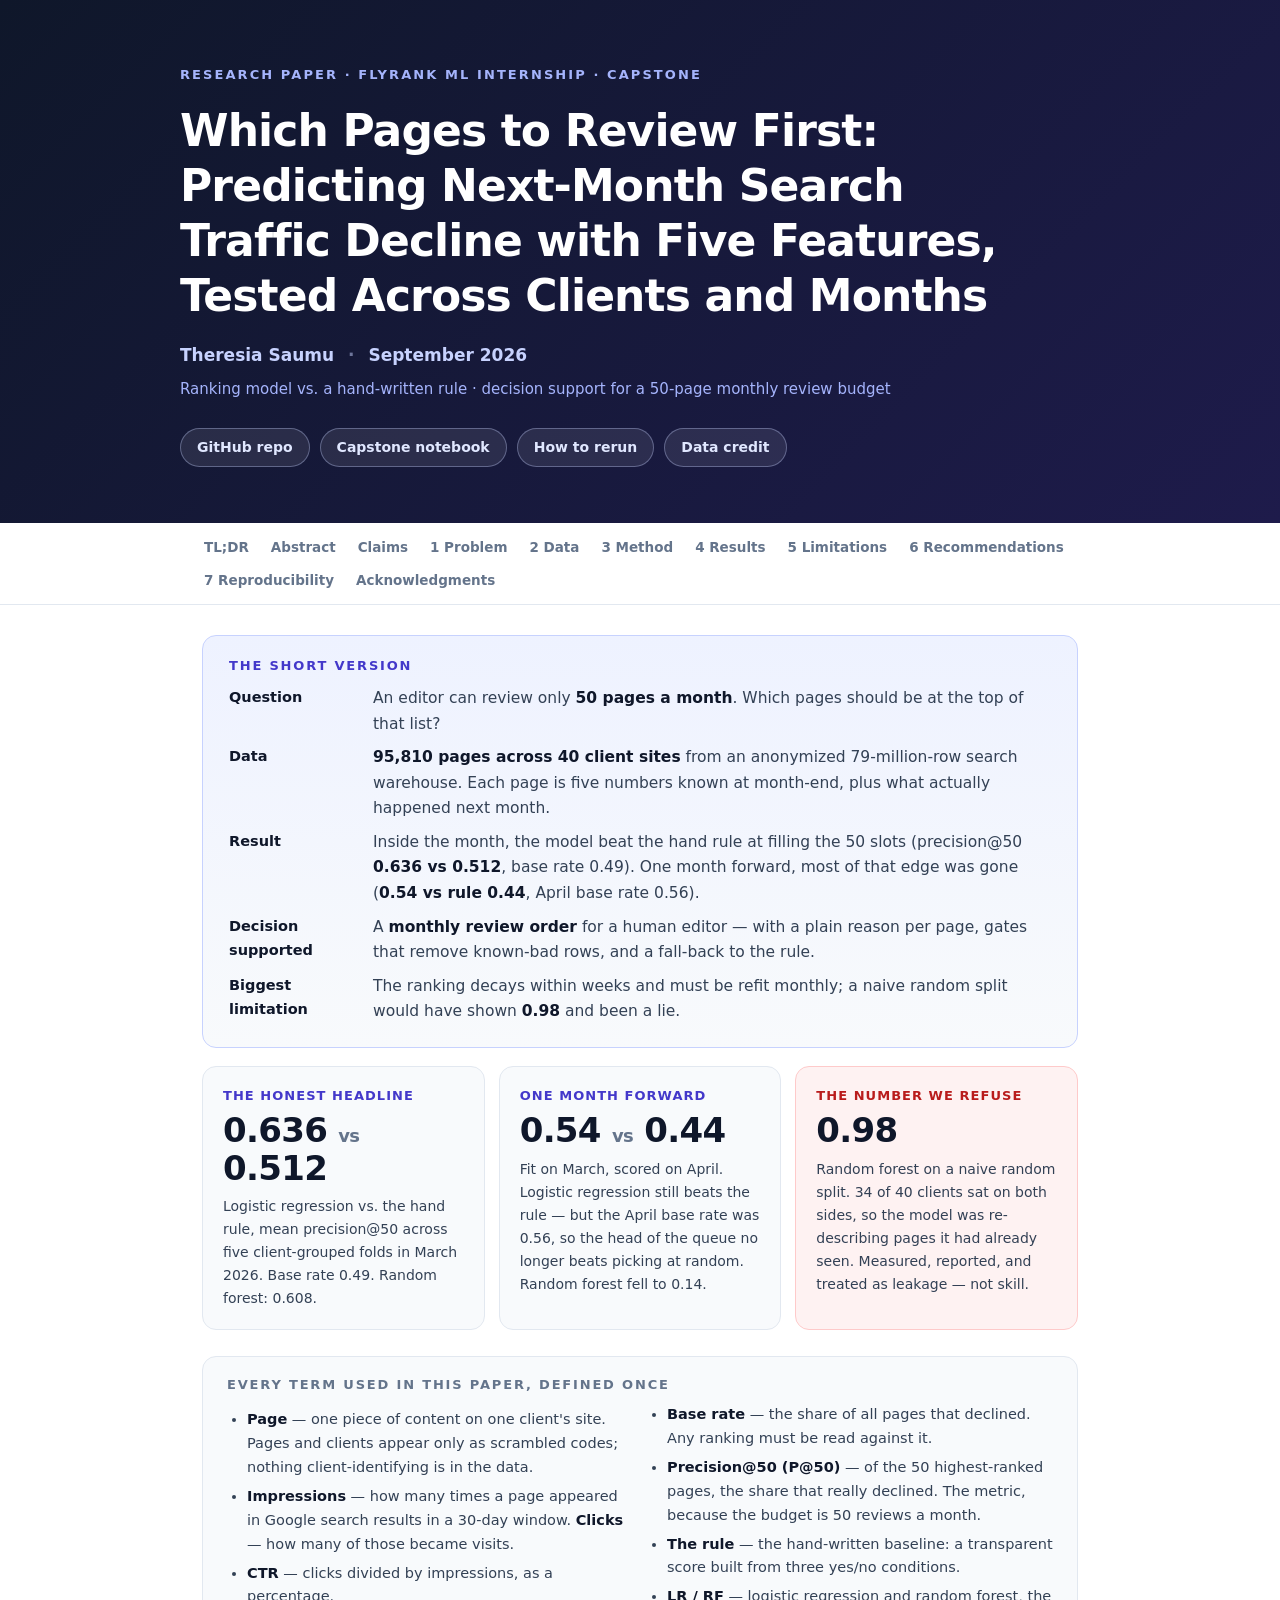
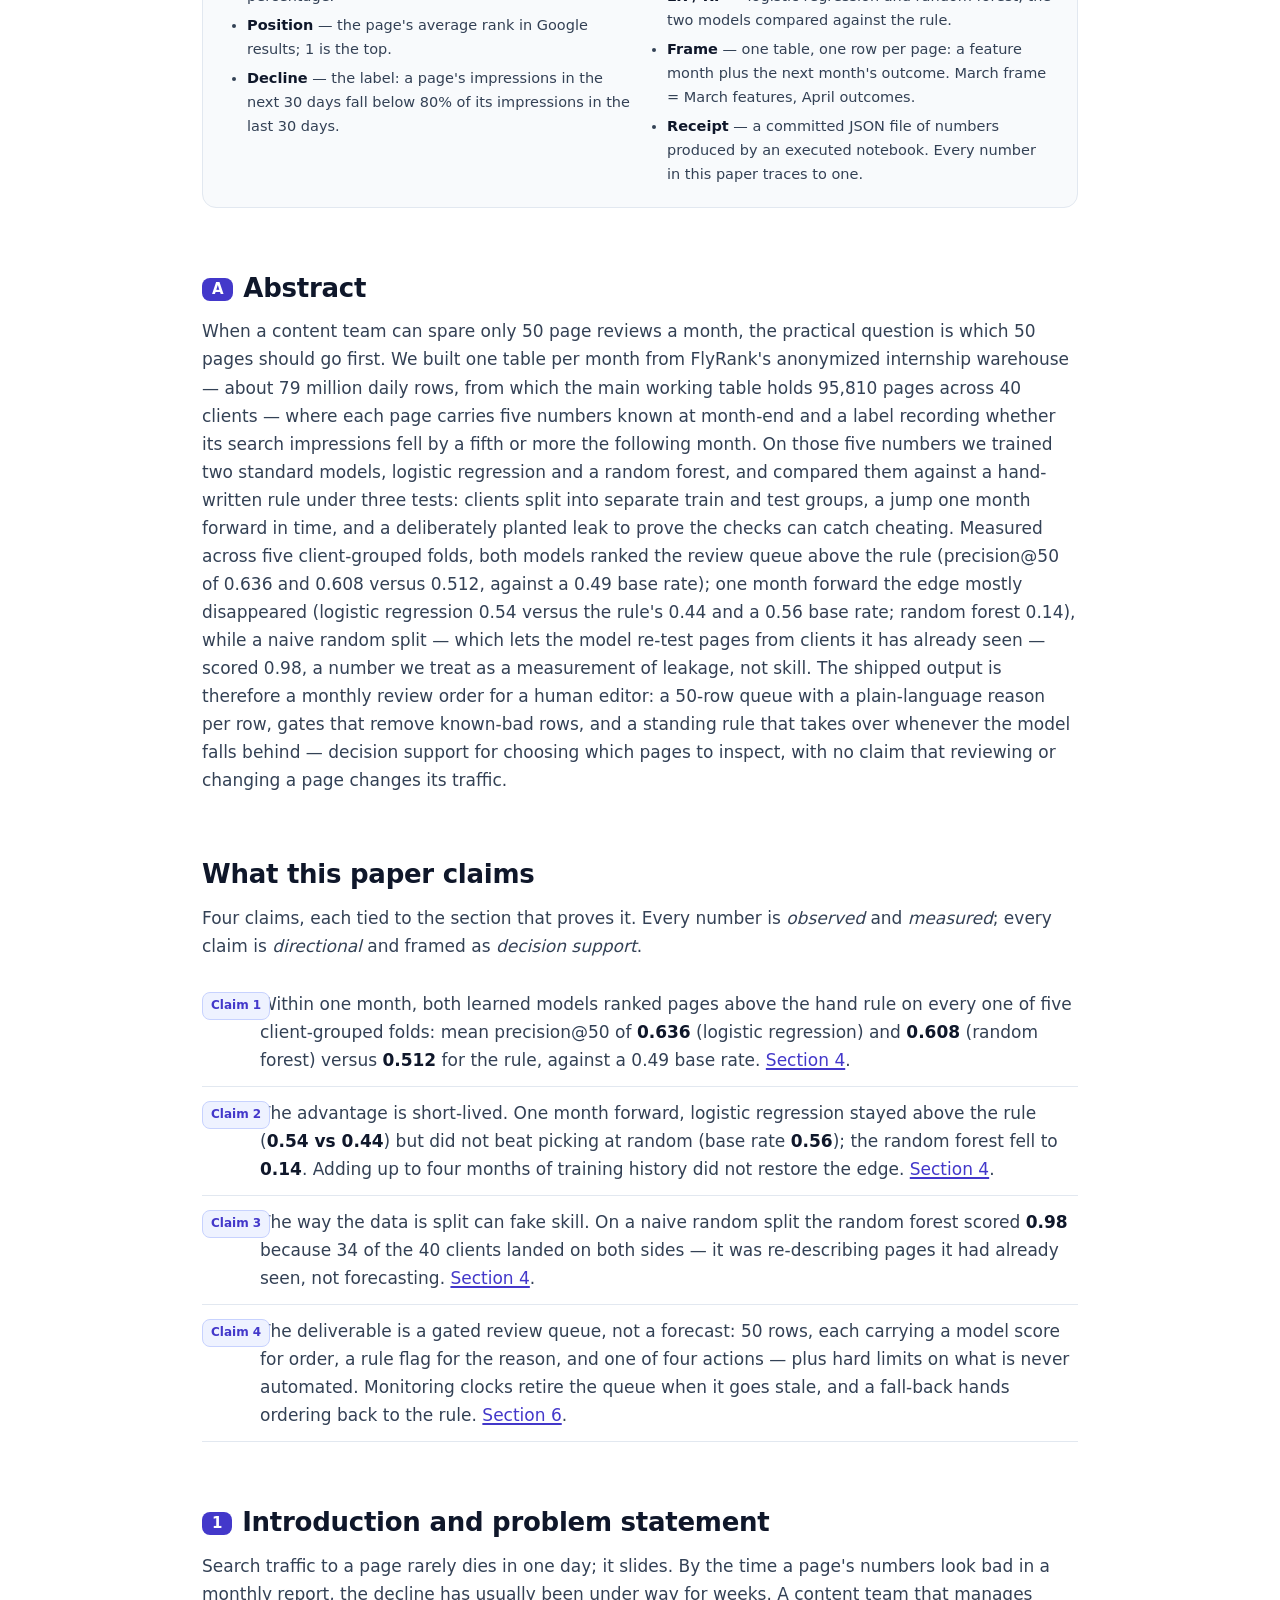
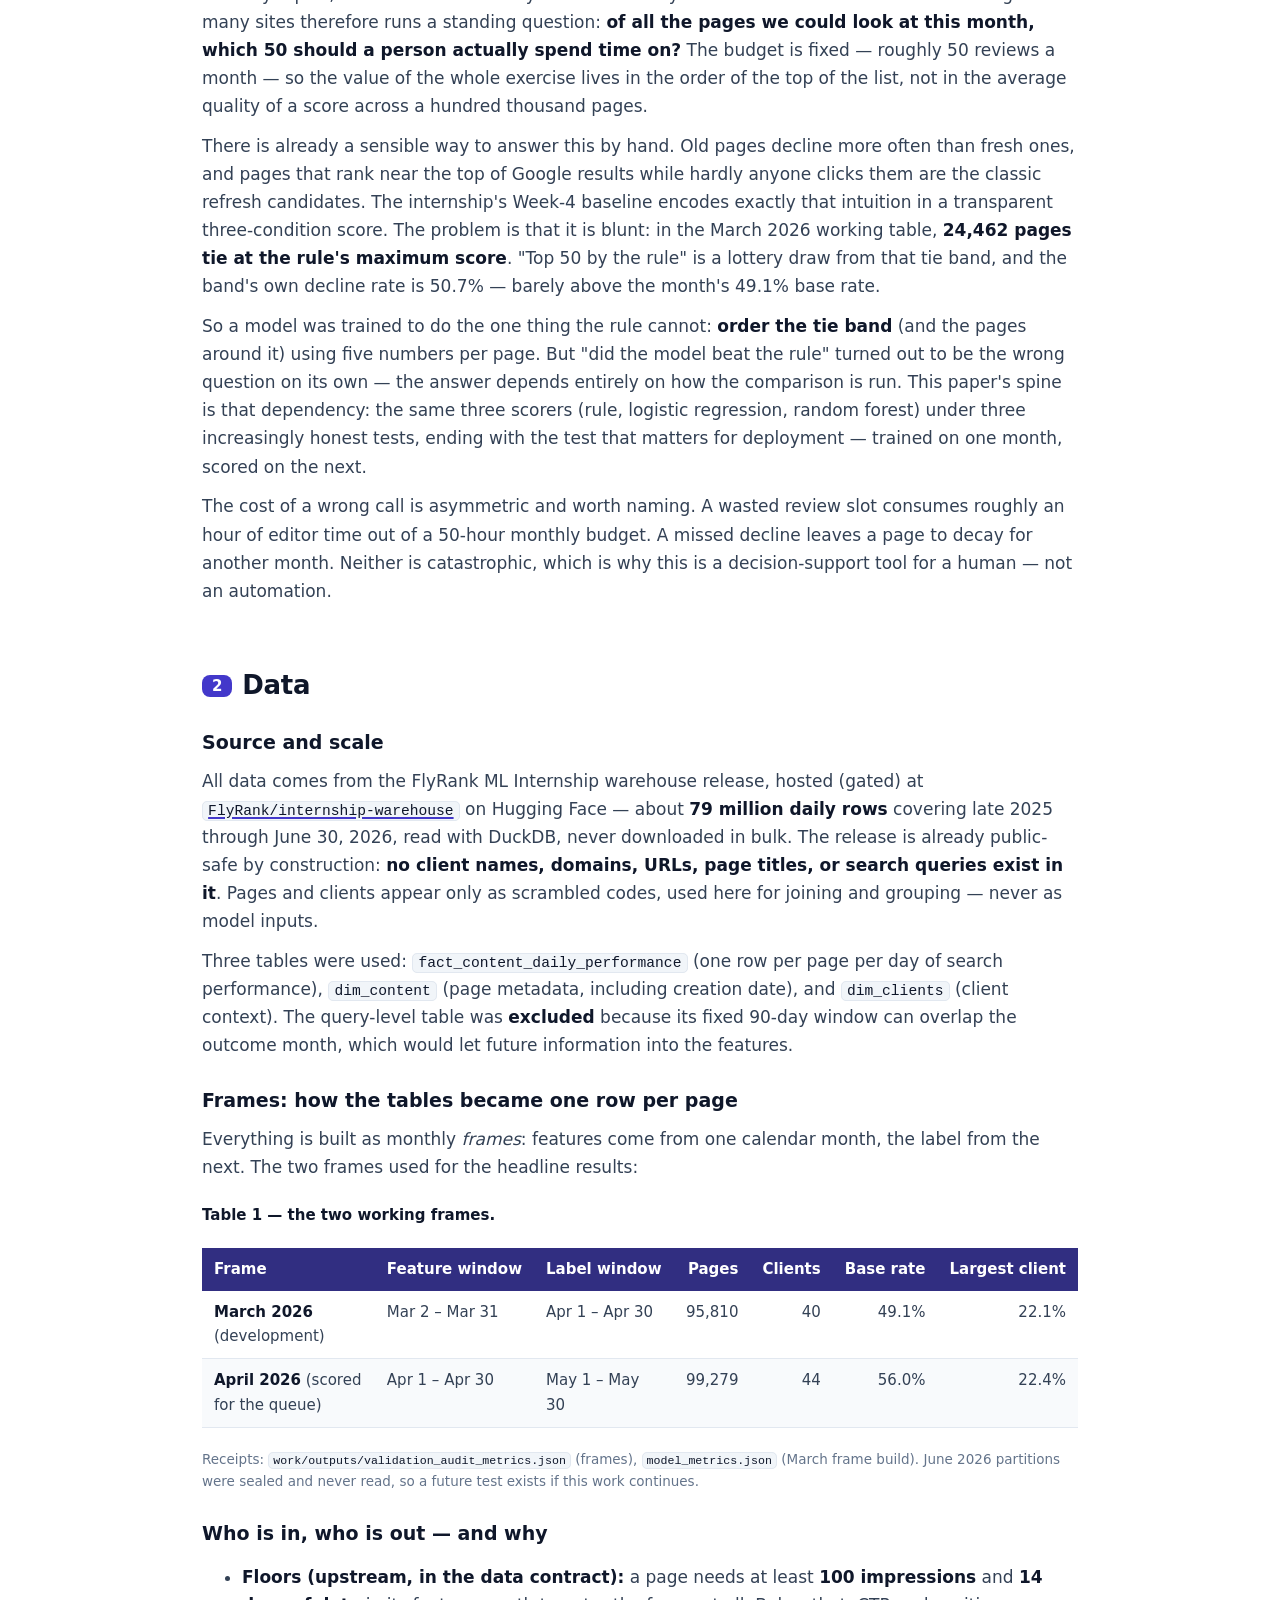
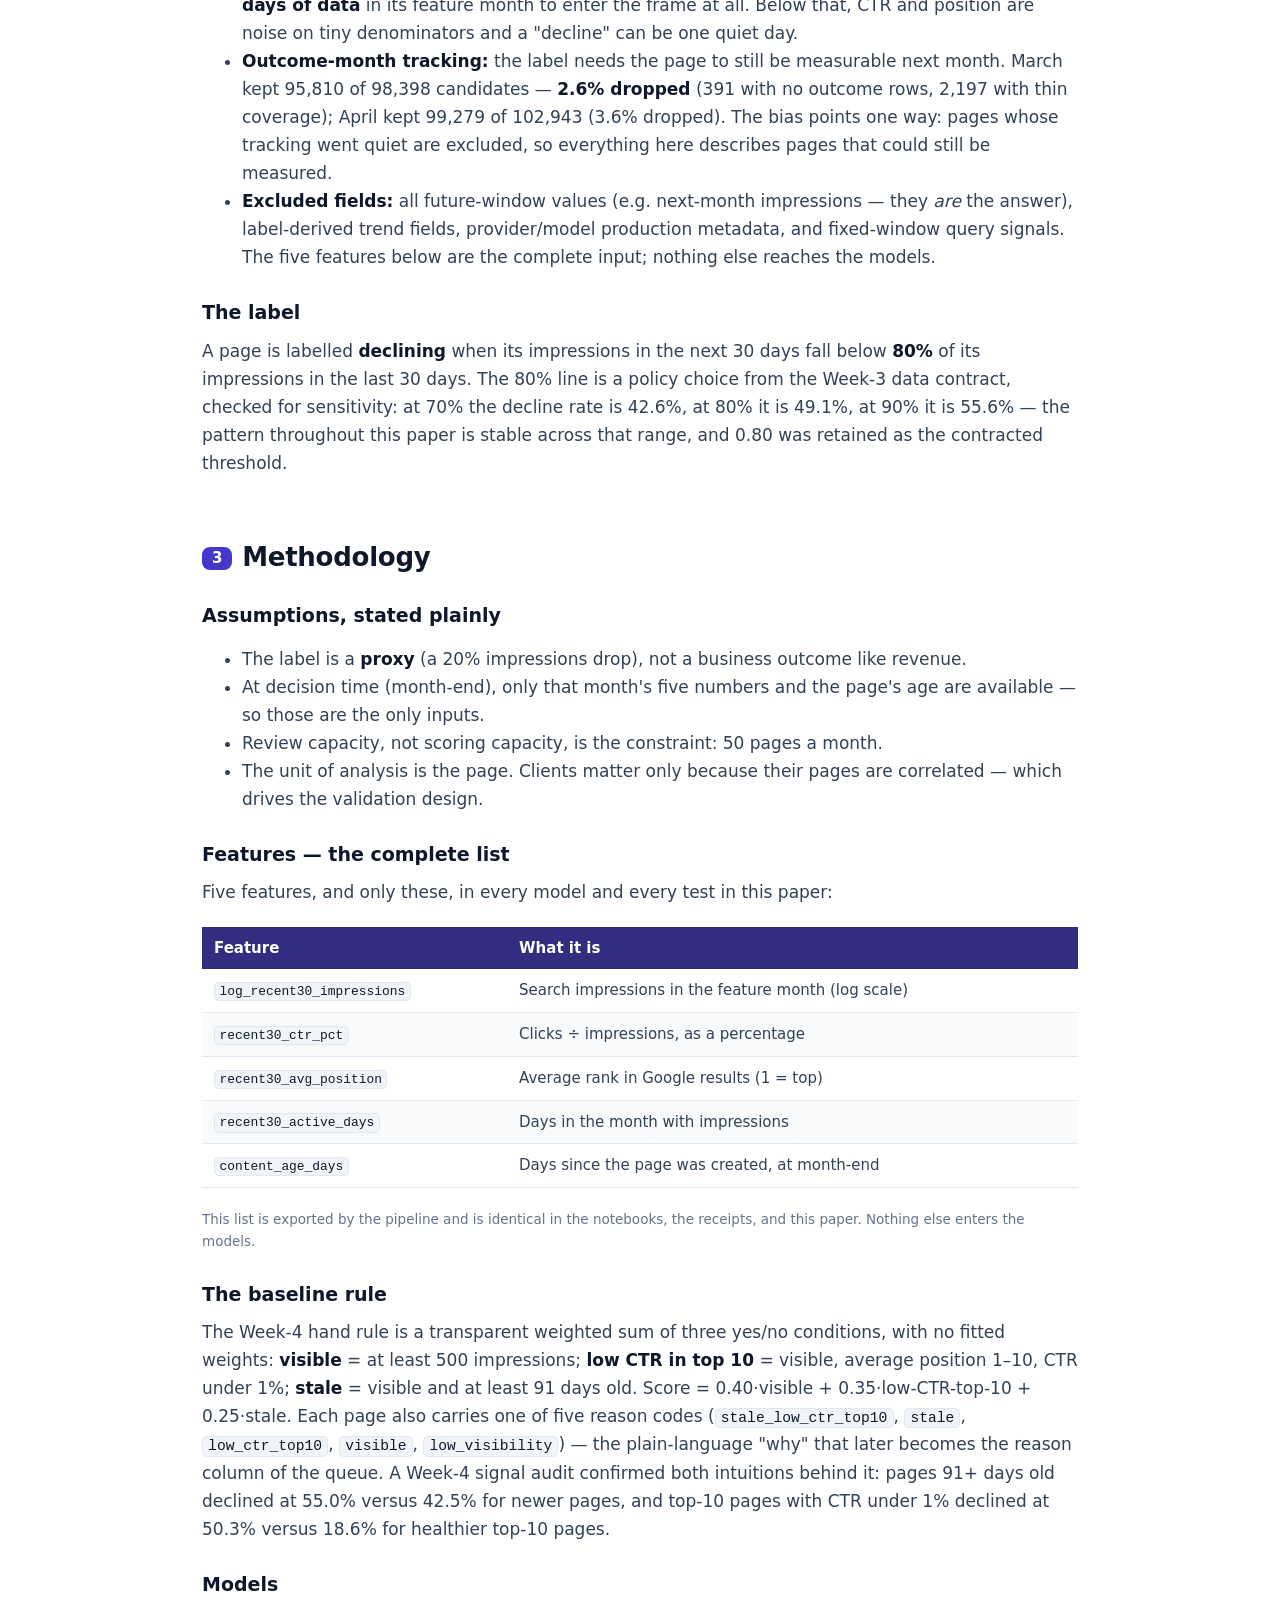
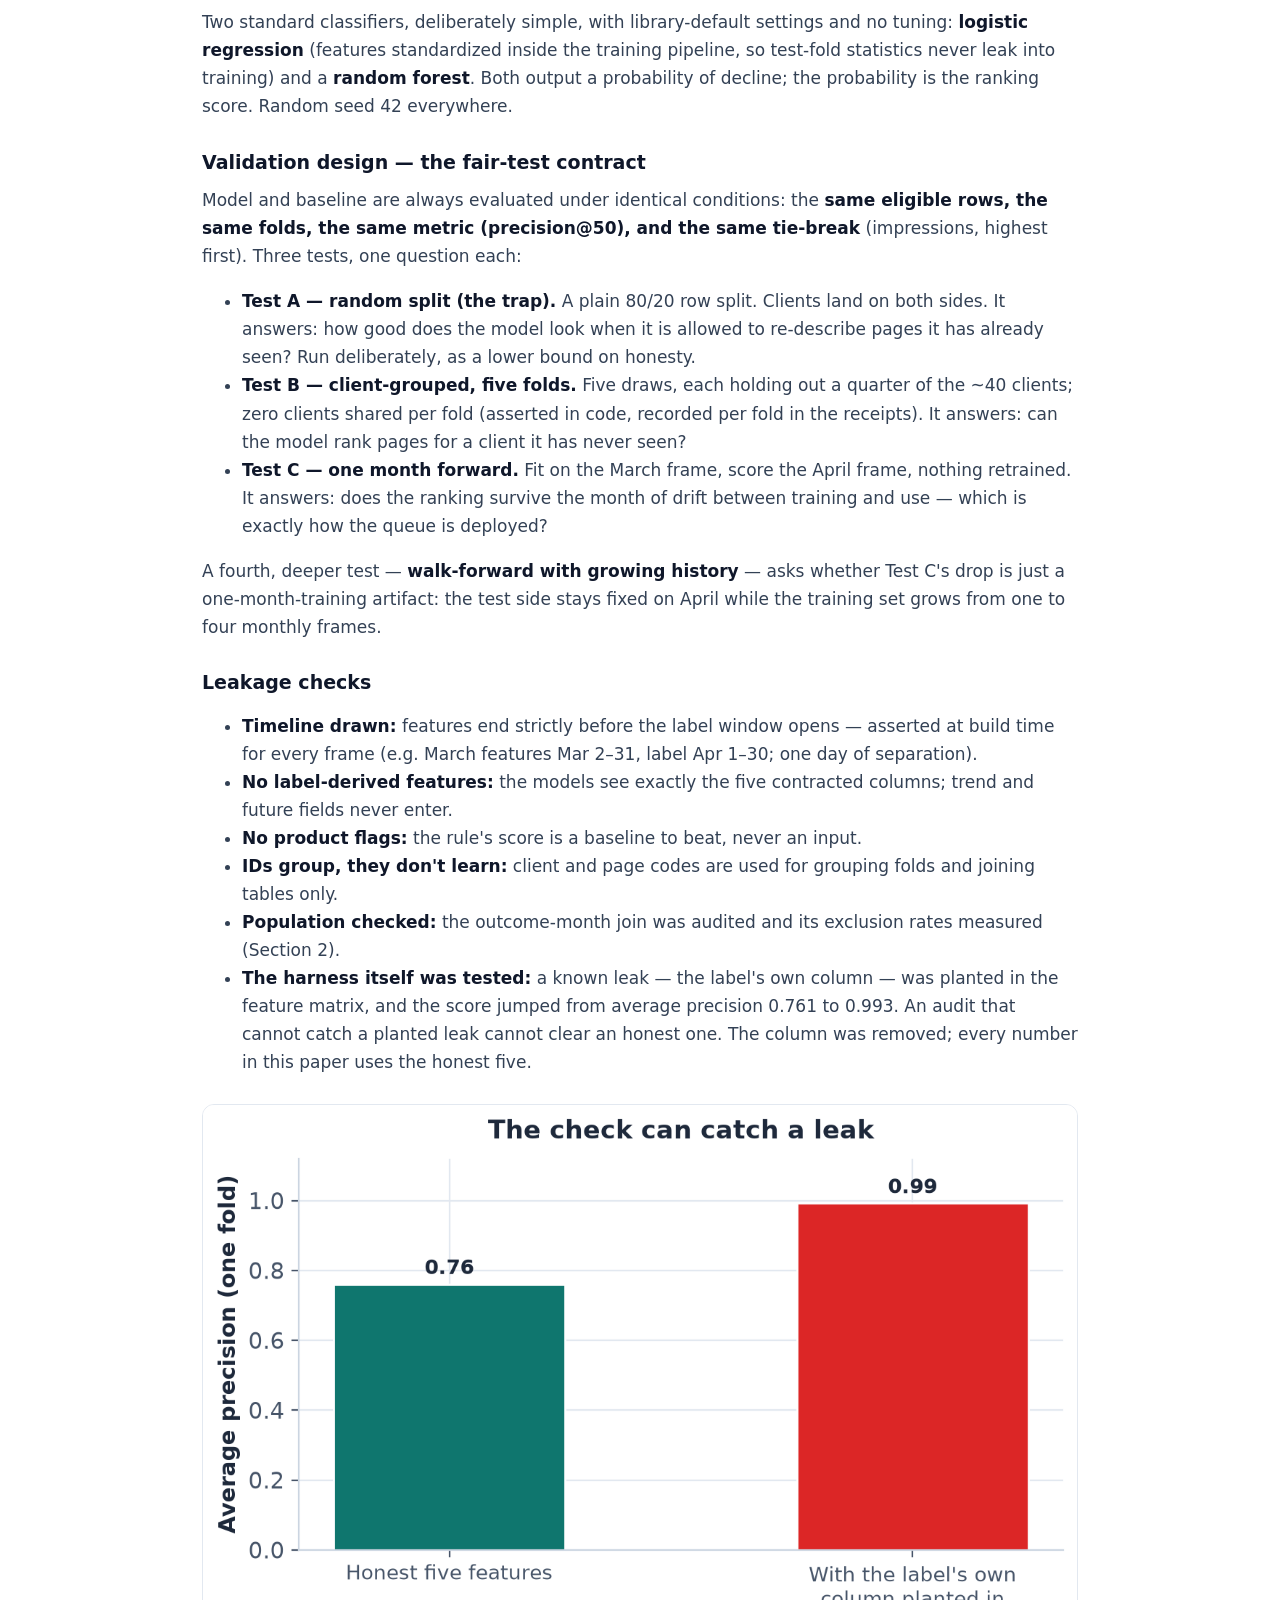
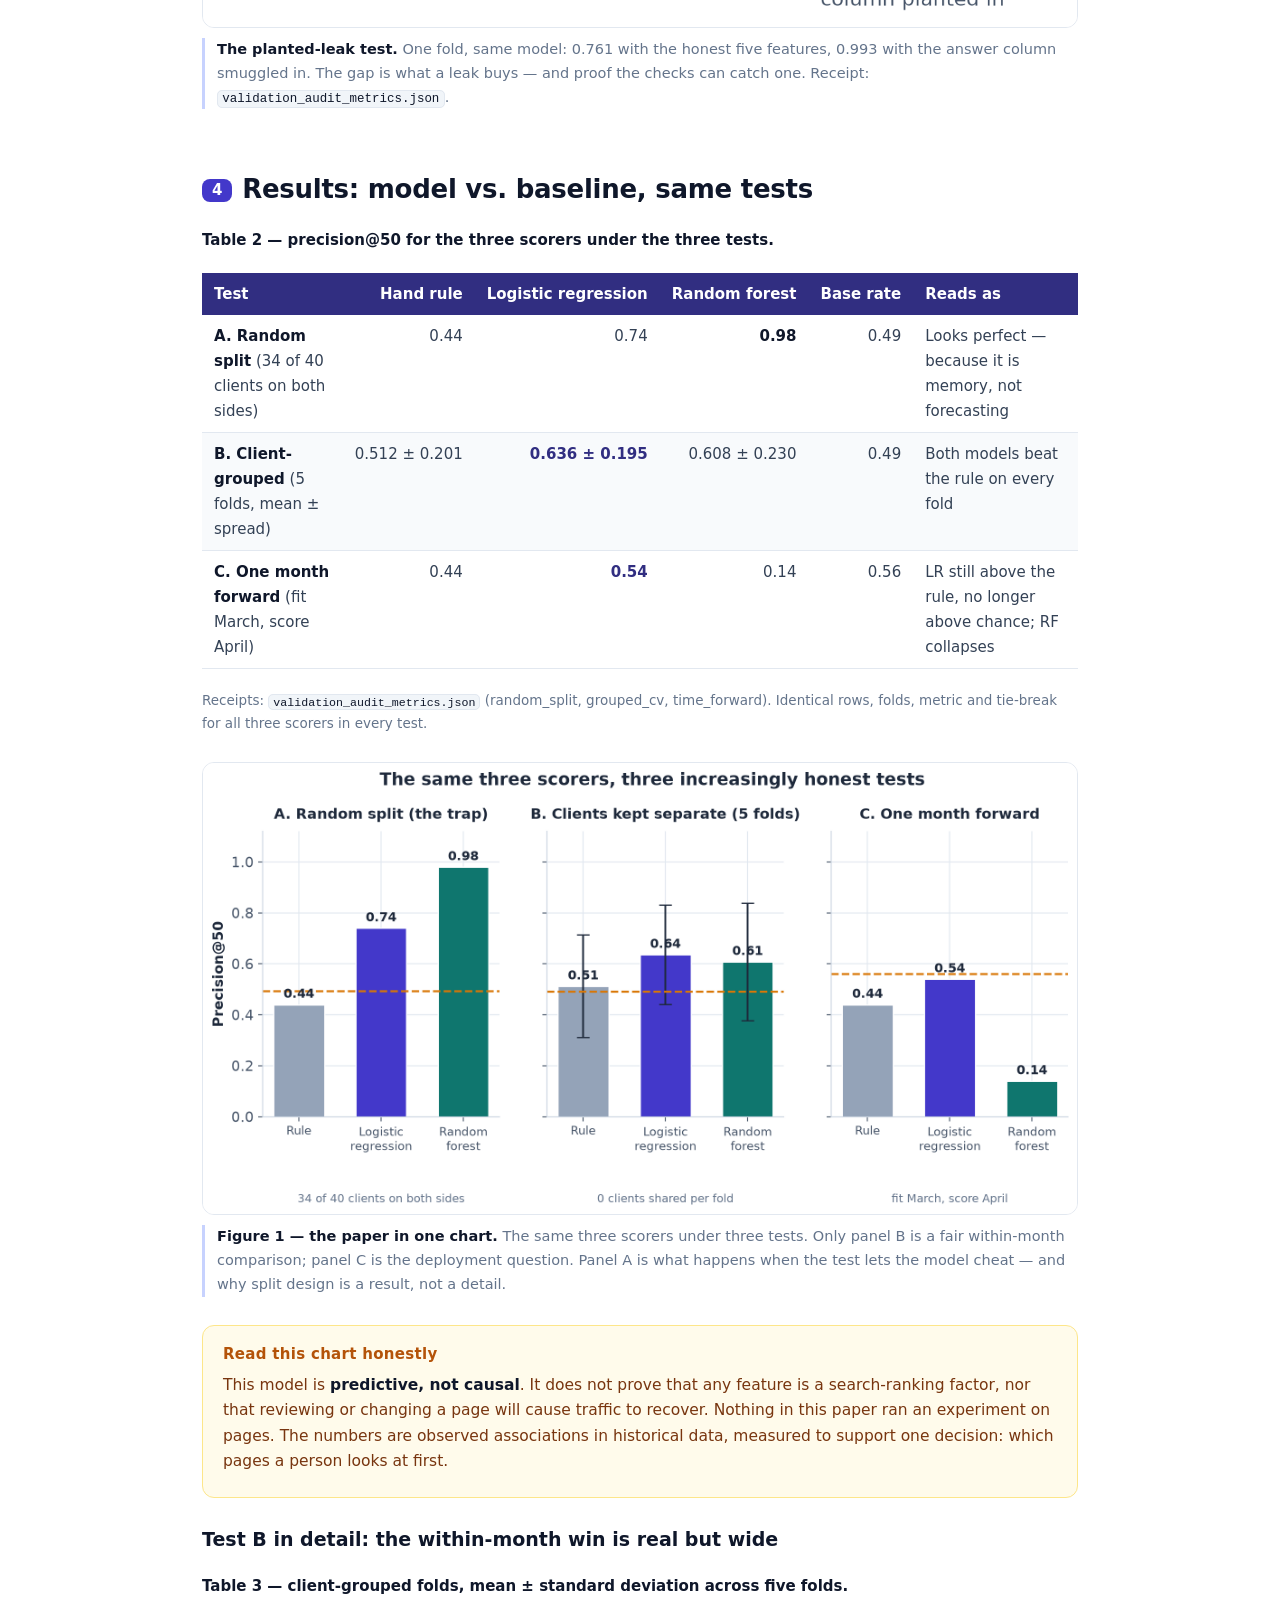
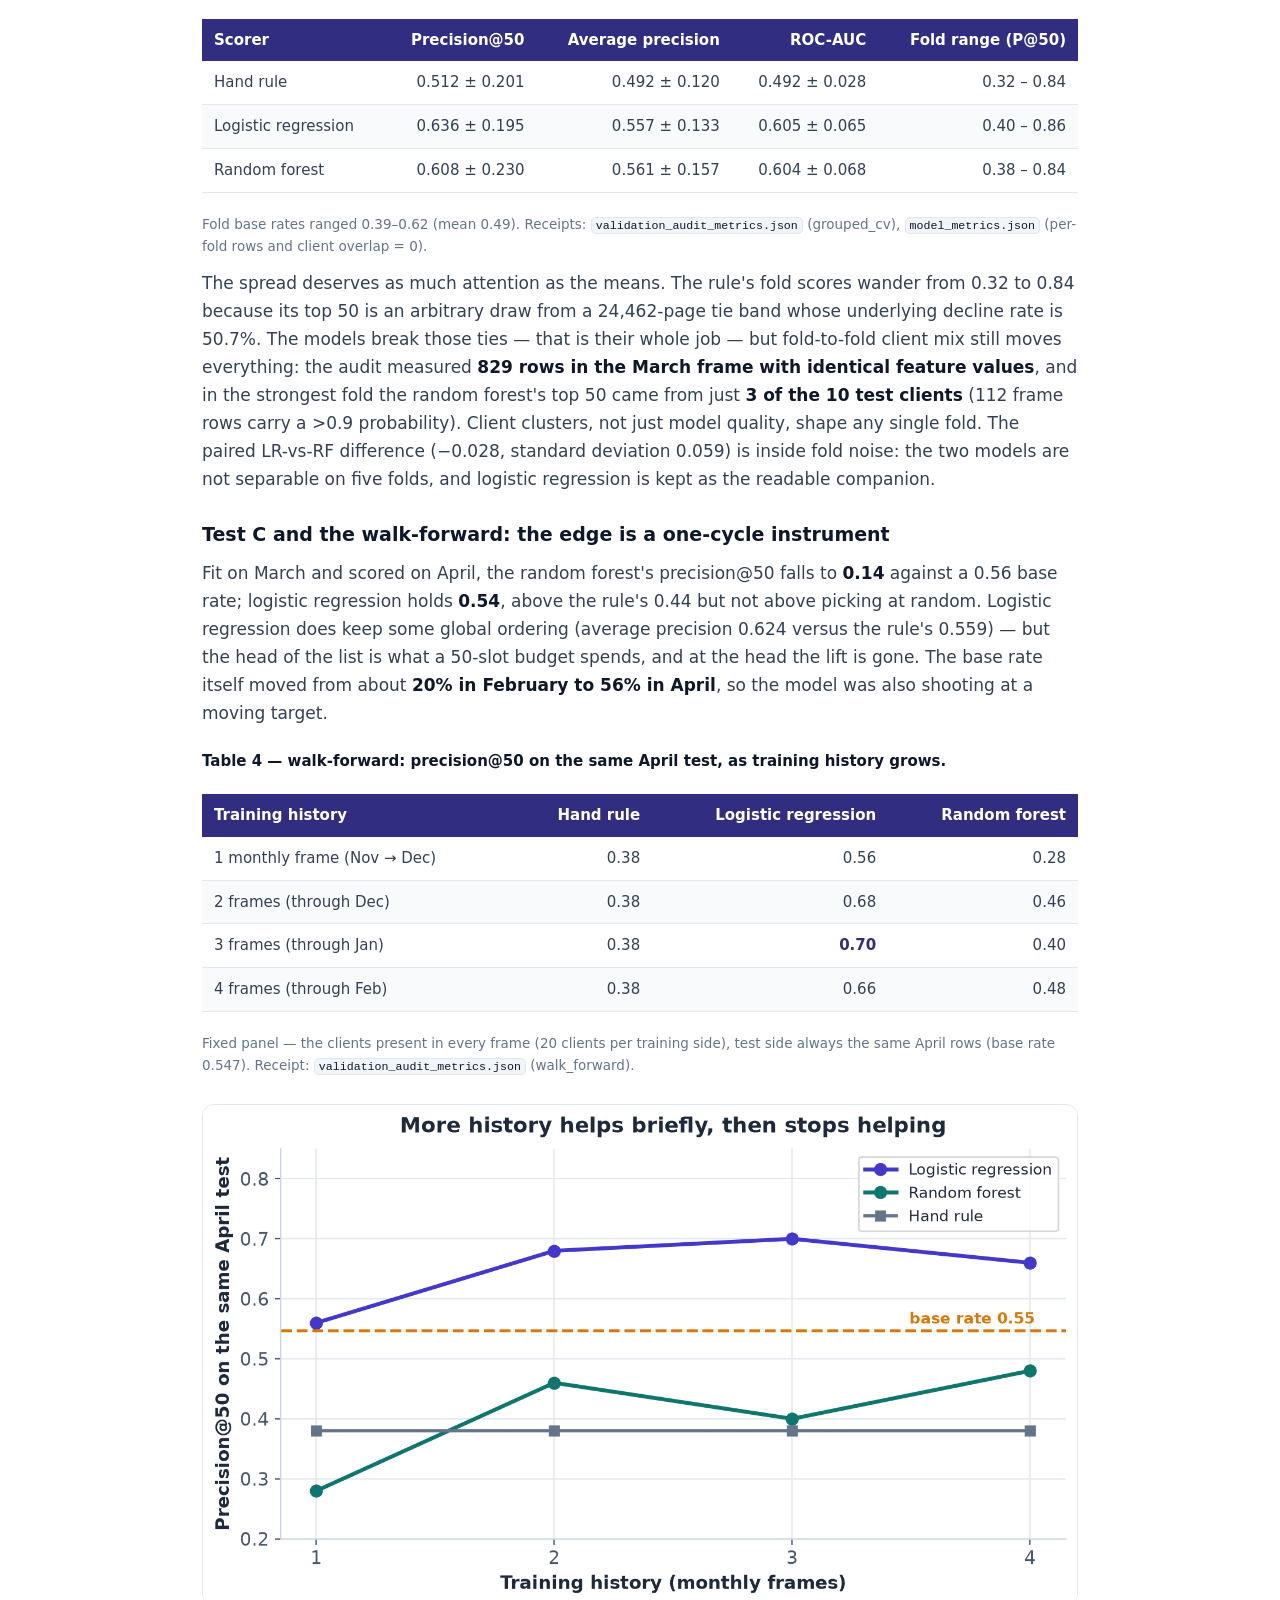
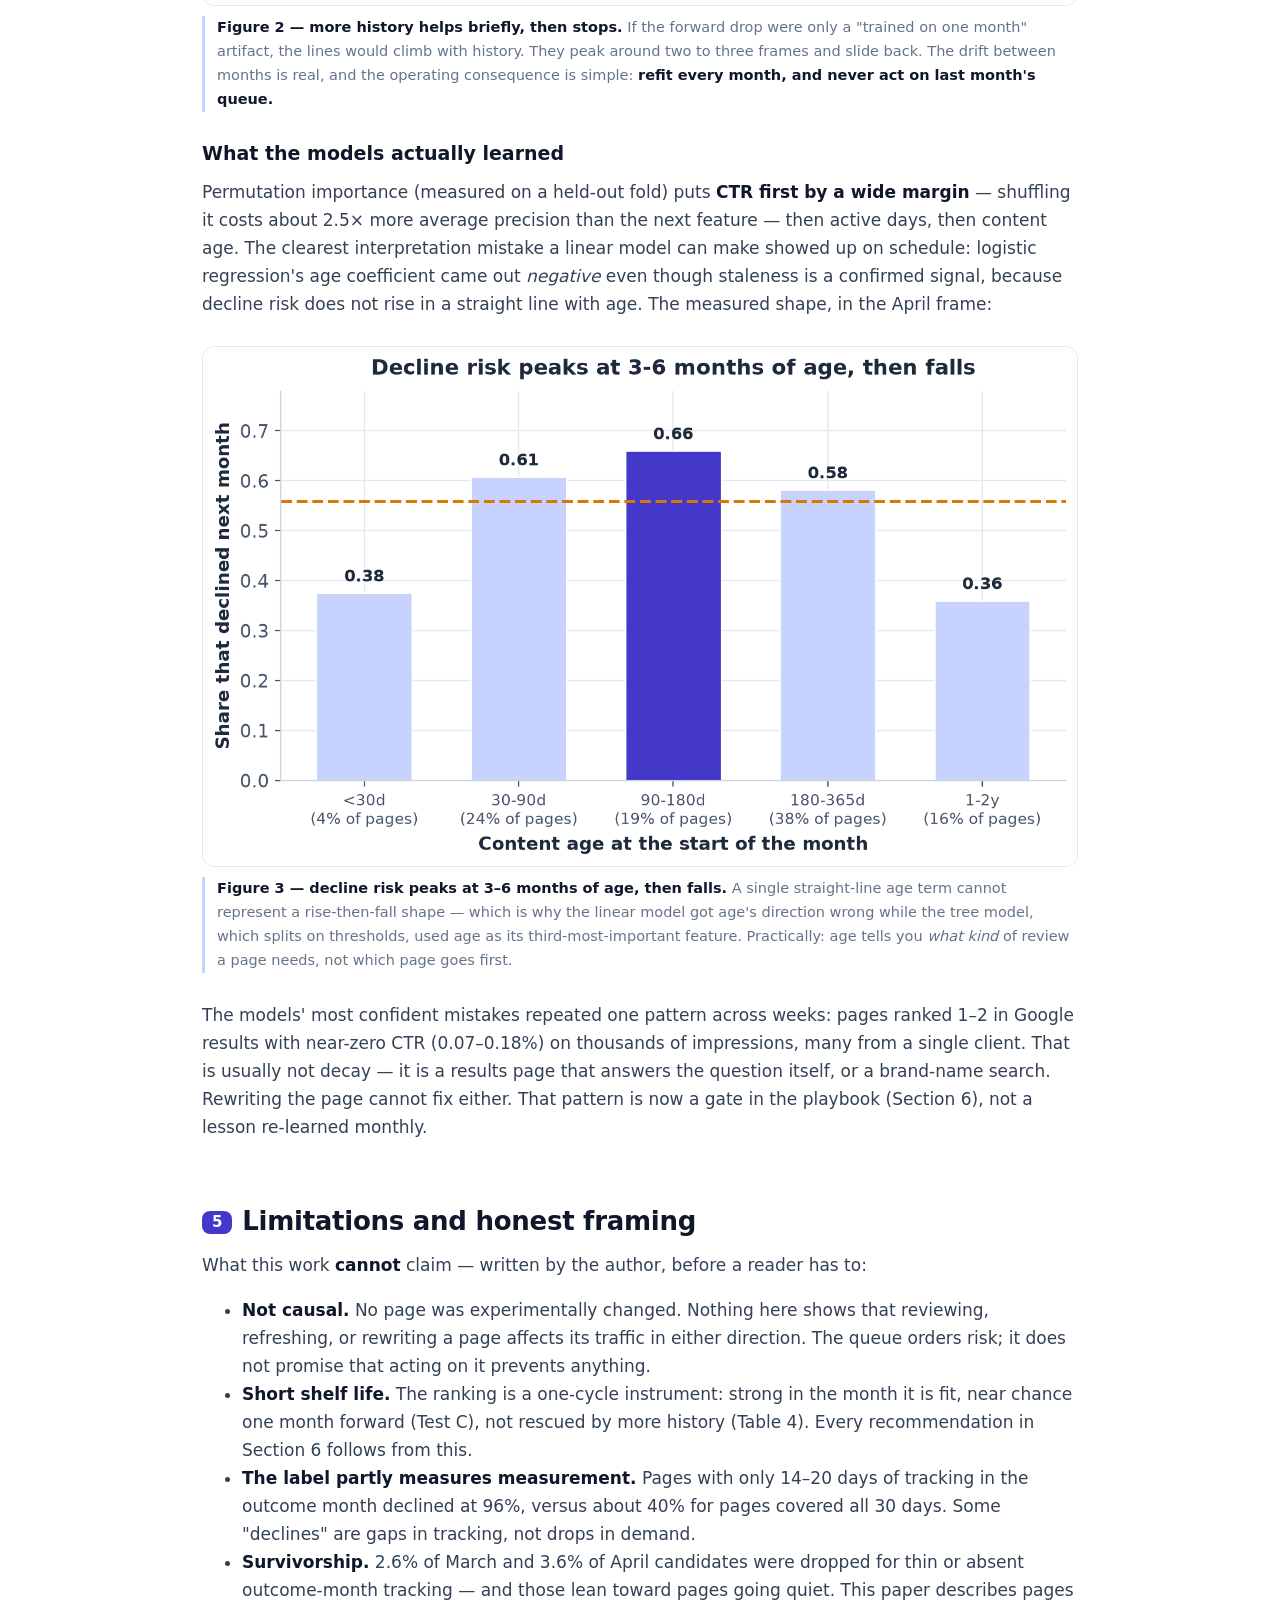
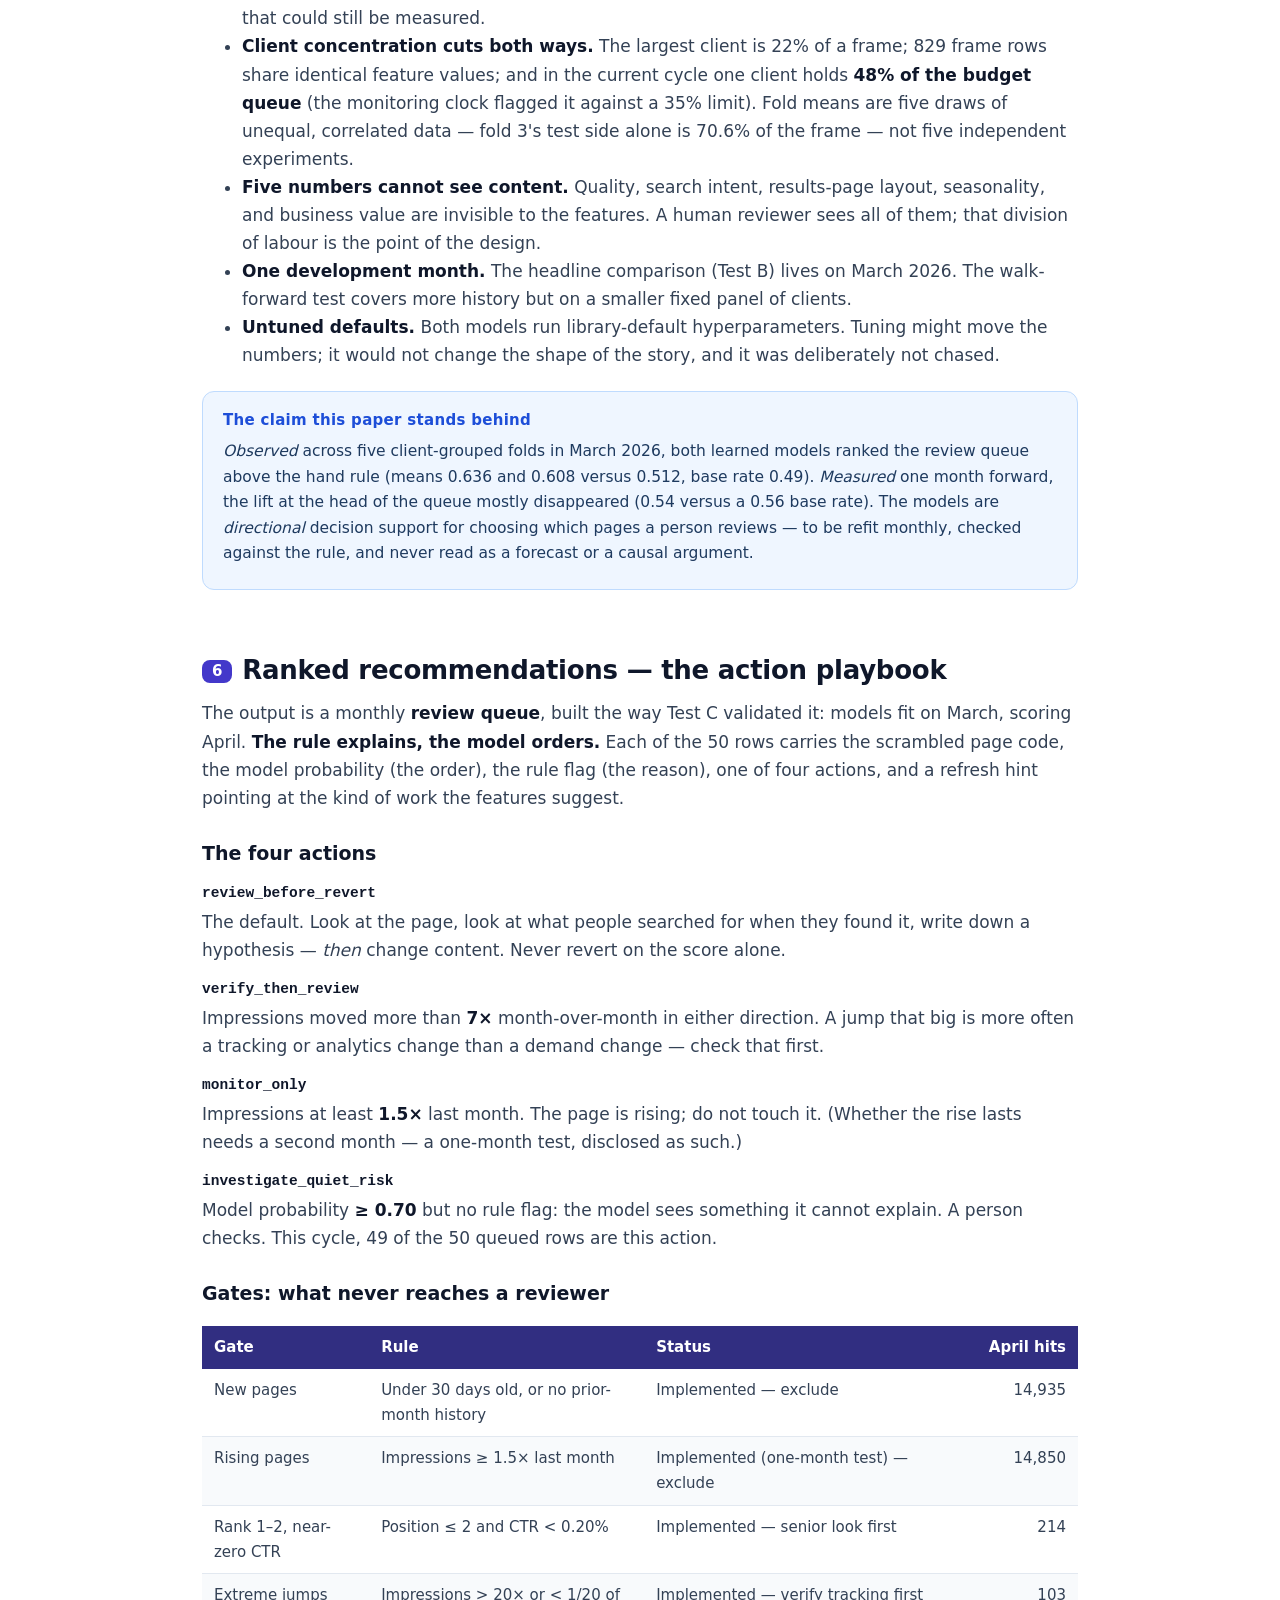
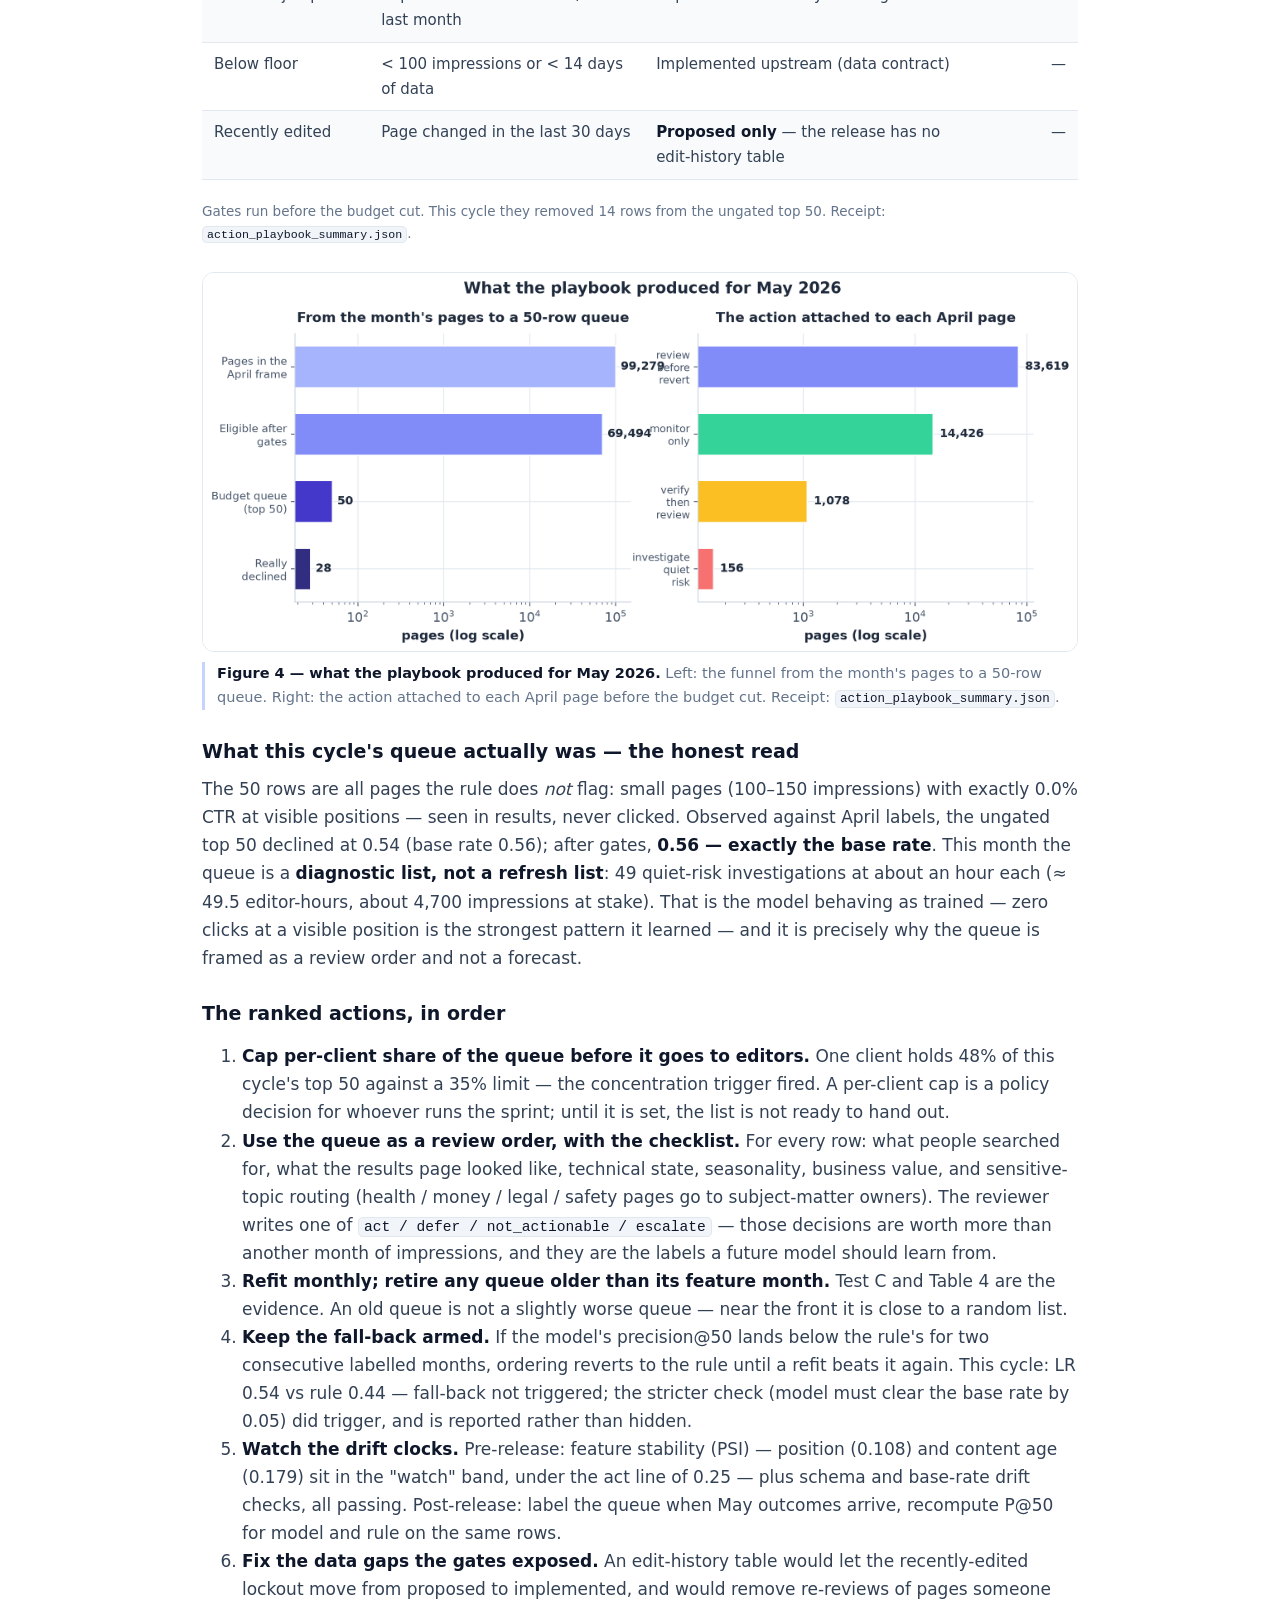
==== docs/index.html @ bc5da597 "ML-11: first draft of the shipped paper - docs/index.html: the research paper, all 9 required sectio" ====
<!doctype html>
<html lang="en">
<head>
<meta charset="utf-8">
<meta name="viewport" content="width=device-width, initial-scale=1">
<title>Which pages should you review first before search traffic drops?</title>
<meta name="description" content="A capstone research paper: ranking pages by next-month search traffic decline with five features, tested across clients and months. Built on the FlyRank ML Internship dataset.">
<meta property="og:title" content="Which Pages to Review First: Predicting Next-Month Search Traffic Decline">
<meta property="og:description" content="Five features, two simple models, one hand-written rule — and three increasingly honest tests of whether the model's edge is real.">
<meta property="og:type" content="article">
<!--
  FlyRank ML Internship - capstone research paper (ML-11).
  Source of truth for every number: the committed receipts in work/outputs/*.json.
  Figures are regenerated by work/scripts/make_paper_figures.py from those receipts.
  Deployed with GitHub Pages from the /docs folder of the repository.
-->
<style>
  :root{
    --ink:#0f172a; --body:#334155; --muted:#64748b; --line:#e2e8f0;
    --indigo:#4338ca; --indigo-dark:#312e81; --teal:#0f766e;
    --amber:#b45309; --amber-bg:#fffbeb; --red:#b91c1c; --red-bg:#fef2f2;
    --blue-bg:#eff6ff; --blue:#1d4ed8; --green:#166534; --green-bg:#f0fdf4;
    --hero:#0f172a; --hero2:#1e1b4b; --card:#f8fafc;
  }
  *{box-sizing:border-box}
  html{scroll-behavior:smooth}
  body{margin:0;color:var(--body);background:#fff;
    font:17px/1.65 system-ui,-apple-system,"Segoe UI",Roboto,Helvetica,Arial,sans-serif;
    -webkit-text-size-adjust:100%}
  main{max-width:920px;margin:0 auto;padding:0 22px 60px}
  h1,h2,h3{color:var(--ink);line-height:1.25;margin:0 0 .5em}
  p{margin:.7em 0}
  a{color:var(--indigo);text-decoration-thickness:2px;text-underline-offset:2px}
  a:hover{color:var(--indigo-dark)}
  strong{color:var(--ink)}
  code{background:#f1f5f9;border:1px solid var(--line);border-radius:5px;
    padding:.08em .35em;font-size:.86em;color:var(--ink);
    font-family:ui-monospace,SFMono-Regular,Menlo,Consolas,monospace}

  /* ---------- hero ---------- */
  .hero{background:linear-gradient(135deg,var(--hero) 0%,var(--hero2) 100%);color:#e0e7ff;
    padding:64px 22px 56px}
  .hero-inner{max-width:920px;margin:0 auto}
  .kicker{font-size:13px;letter-spacing:.16em;text-transform:uppercase;font-weight:700;color:#a5b4fc;margin:0 0 18px}
  .hero h1{color:#fff;font-size:clamp(28px,4.6vw,44px);font-weight:800;letter-spacing:-.02em;margin:0 0 18px;max-width:19em}
  .byline{margin:0 0 8px;font-size:17px;color:#c7d2fe;font-weight:600}
  .byline .dot{opacity:.5;margin:0 8px}
  .hero .sub{margin:0 0 26px;color:#a5b4fc;font-size:15px}
  .chips{display:flex;flex-wrap:wrap;gap:10px}
  .chip{display:inline-block;background:rgba(255,255,255,.09);border:1px solid rgba(199,210,254,.35);
    color:#e0e7ff;border-radius:999px;padding:7px 16px;font-size:14px;font-weight:600;text-decoration:none}
  .chip:hover{background:rgba(255,255,255,.18)}

  /* ---------- nav ---------- */
  nav.toc{position:sticky;top:0;z-index:50;background:rgba(255,255,255,.96);
    border-bottom:1px solid var(--line);backdrop-filter:blur(6px)}
  .toc-inner{max-width:920px;margin:0 auto;padding:10px 22px;display:flex;flex-wrap:wrap;gap:4px 18px}
  .toc a{color:var(--muted);text-decoration:none;font-size:13.5px;font-weight:600;padding:3px 2px}
  .toc a:hover{color:var(--indigo)}

  /* ---------- tldr + cards ---------- */
  .tldr{background:linear-gradient(180deg,#eef2ff, #f8fafc);border:1px solid #c7d2fe;border-radius:14px;
    padding:22px 26px;margin:34px 0 18px}
  .tldr h2{font-size:13px;letter-spacing:.14em;text-transform:uppercase;color:var(--indigo);margin:0 0 12px}
  .tldr dl{margin:0;display:grid;grid-template-columns:130px 1fr;gap:8px 14px}
  .tldr dt{font-weight:700;color:var(--ink);font-size:14.5px}
  .tldr dd{margin:0;font-size:15.5px}
  @media(max-width:560px){.tldr dl{grid-template-columns:1fr}.tldr dt{margin-top:6px}}

  .cards{display:grid;grid-template-columns:repeat(3,1fr);gap:14px;margin:18px 0 8px}
  @media(max-width:760px){.cards{grid-template-columns:1fr}}
  .card{border-radius:14px;padding:18px 20px;border:1px solid var(--line);background:var(--card)}
  .card .big{font-size:34px;font-weight:800;letter-spacing:-.02em;color:var(--ink);line-height:1.1}
  .card .big .vs{font-size:18px;color:var(--muted);font-weight:600}
  .card .lbl{font-size:13px;font-weight:700;text-transform:uppercase;letter-spacing:.08em;color:var(--indigo);margin-bottom:6px}
  .card p{font-size:14px;margin:8px 0 0;color:var(--body)}
  .card.warn .lbl{color:var(--red)}
  .card.warn{background:var(--red-bg);border-color:#fecaca}

  /* ---------- sections ---------- */
  section{margin-top:54px}
  h2.sec{font-size:26px;font-weight:800;letter-spacing:-.01em;padding-top:10px}
  .secnum{display:inline-block;background:var(--indigo);color:#fff;border-radius:8px;
    font-size:15px;font-weight:800;padding:2px 10px;margin-right:10px;vertical-align:3px}
  h3{font-size:19px;margin-top:30px}

  .callout{border-radius:12px;padding:16px 20px;margin:22px 0;border:1px solid;font-size:15.5px}
  .callout p{margin:.4em 0}
  .callout .ttl{font-weight:800;margin:0 0 4px;font-size:15px;letter-spacing:.02em}
  .caveat{background:var(--amber-bg);border-color:#fde68a;color:#78350f}
  .caveat .ttl{color:var(--amber)}
  .trap{background:var(--red-bg);border-color:#fecaca;color:#7f1d1d}
  .trap .ttl{color:var(--red)}
  .note{background:var(--blue-bg);border-color:#bfdbfe;color:#1e3a5f}
  .note .ttl{color:var(--blue)}
  .good{background:var(--green-bg);border-color:#bbf7d0;color:#14532d}
  .good .ttl{color:var(--green)}

  /* ---------- tables ---------- */
  .tw{overflow-x:auto;margin:20px 0}
  table{border-collapse:collapse;width:100%;font-size:15px;background:#fff}
  th{background:var(--indigo-dark);color:#fff;text-align:left;padding:9px 12px;font-weight:700;white-space:nowrap}
  td{padding:9px 12px;border-bottom:1px solid var(--line);vertical-align:top}
  tbody tr:nth-child(even){background:#f8fafc}
  td.num,th.num{text-align:right;font-variant-numeric:tabular-nums;white-space:nowrap}
  .cap{font-size:13.5px;color:var(--muted);margin:8px 0 0}
  .tabcap{font-weight:700;color:var(--ink);font-size:15px;margin:22px 0 0}
  .best{font-weight:800;color:var(--indigo-dark)}

  /* ---------- figures ---------- */
  figure{margin:28px 0}
  figure img{width:100%;height:auto;border:1px solid var(--line);border-radius:12px;display:block}
  figcaption{font-size:14.5px;color:var(--muted);margin-top:10px;padding-left:12px;border-left:3px solid #c7d2fe}
  figcaption b{color:var(--ink)}

  /* ---------- misc ---------- */
  .gloss{background:var(--card);border:1px solid var(--line);border-radius:14px;padding:20px 24px;margin:26px 0}
  .gloss h2{font-size:13px;letter-spacing:.14em;text-transform:uppercase;color:var(--muted);margin:0 0 10px}
  .gloss ul{margin:0;padding-left:20px;columns:2;column-gap:34px}
  .gloss li{margin:.35em 0;font-size:14.5px;break-inside:avoid}
  @media(max-width:700px){.gloss ul{columns:1}}
  .claims{counter-reset:claim;list-style:none;padding:0;margin:18px 0}
  .claims li{counter-increment:claim;position:relative;padding:12px 0 12px 58px;border-bottom:1px solid var(--line)}
  .claims li::before{content:"Claim " counter(claim);position:absolute;left:0;top:14px;
    background:#eef2ff;color:var(--indigo);border:1px solid #c7d2fe;border-radius:8px;
    font-size:12px;font-weight:800;padding:3px 8px}
  .actions-list dt{font-weight:800;color:var(--ink);font-family:ui-monospace,SFMono-Regular,Menlo,Consolas,monospace;font-size:14.5px}
  .actions-list dd{margin:2px 0 14px}
  footer{background:var(--hero);color:#c7d2fe;margin-top:70px;padding:40px 22px 46px}
  .foot-inner{max-width:920px;margin:0 auto;font-size:15px}
  footer a{color:#a5b4fc}
  .credit{font-size:17px;color:#fff;font-weight:700}
  .top-link{float:right;font-size:13px;color:var(--muted);text-decoration:none;font-weight:700}
</style>
</head>
<body>

<header class="hero">
  <div class="hero-inner">
    <p class="kicker">Research paper · FlyRank ML Internship · Capstone</p>
    <h1>Which Pages to Review First: Predicting Next-Month Search Traffic Decline with Five Features, Tested Across Clients and Months</h1>
    <p class="byline">Theresia Saumu <span class="dot">·</span> September 2026</p>
    <p class="sub">Ranking model vs. a hand-written rule · decision support for a 50-page monthly review budget</p>
    <div class="chips">
      <a class="chip" href="https://github.com/Tessa-Saumu/FlyRank-ML-Internship">GitHub repo</a>
      <a class="chip" href="https://github.com/Tessa-Saumu/FlyRank-ML-Internship/blob/main/work/notebooks/capstone.ipynb">Capstone notebook</a>
      <a class="chip" href="#repro">How to rerun</a>
      <a class="chip" href="#ack">Data credit</a>
    </div>
  </div>
</header>

<nav class="toc" aria-label="Sections">
  <div class="toc-inner">
    <a href="#tldr">TL;DR</a>
    <a href="#abstract">Abstract</a>
    <a href="#claims">Claims</a>
    <a href="#problem">1&nbsp;Problem</a>
    <a href="#data">2&nbsp;Data</a>
    <a href="#method">3&nbsp;Method</a>
    <a href="#results">4&nbsp;Results</a>
    <a href="#limits">5&nbsp;Limitations</a>
    <a href="#recs">6&nbsp;Recommendations</a>
    <a href="#repro">7&nbsp;Reproducibility</a>
    <a href="#ack">Acknowledgments</a>
  </div>
</nav>

<main>

<!-- ============ TL;DR ============ -->
<section id="tldr" class="tldr" style="margin-top:30px">
  <h2>The short version</h2>
  <dl>
    <dt>Question</dt><dd>An editor can review only <strong>50 pages a month</strong>. Which pages should be at the top of that list?</dd>
    <dt>Data</dt><dd><strong>95,810 pages across 40 client sites</strong> from an anonymized 79-million-row search warehouse. Each page is five numbers known at month-end, plus what actually happened next month.</dd>
    <dt>Result</dt><dd>Inside the month, the model beat the hand rule at filling the 50 slots (precision@50 <strong>0.636 vs 0.512</strong>, base rate 0.49). One month forward, most of that edge was gone (<strong>0.54 vs rule 0.44</strong>, April base rate 0.56).</dd>
    <dt>Decision supported</dt><dd>A <strong>monthly review order</strong> for a human editor — with a plain reason per page, gates that remove known-bad rows, and a fall-back to the rule.</dd>
    <dt>Biggest limitation</dt><dd>The ranking decays within weeks and must be refit monthly; a naive random split would have shown <strong>0.98</strong> and been a lie.</dd>
  </dl>
</section>

<div class="cards">
  <div class="card">
    <div class="lbl">The honest headline</div>
    <div class="big">0.636 <span class="vs">vs</span> 0.512</div>
    <p>Logistic regression vs. the hand rule, mean precision@50 across five client-grouped folds in March 2026. Base rate 0.49. Random forest: 0.608.</p>
  </div>
  <div class="card">
    <div class="lbl">One month forward</div>
    <div class="big">0.54 <span class="vs">vs</span> 0.44</div>
    <p>Fit on March, scored on April. Logistic regression still beats the rule — but the April base rate was 0.56, so the head of the queue no longer beats picking at random. Random forest fell to 0.14.</p>
  </div>
  <div class="card warn">
    <div class="lbl">The number we refuse</div>
    <div class="big">0.98</div>
    <p>Random forest on a naive random split. 34 of 40 clients sat on both sides, so the model was re-describing pages it had already seen. Measured, reported, and treated as leakage — not skill.</p>
  </div>
</div>

<div class="gloss">
  <h2>Every term used in this paper, defined once</h2>
  <ul>
    <li><strong>Page</strong> — one piece of content on one client's site. Pages and clients appear only as scrambled codes; nothing client-identifying is in the data.</li>
    <li><strong>Impressions</strong> — how many times a page appeared in Google search results in a 30-day window. <strong>Clicks</strong> — how many of those became visits.</li>
    <li><strong>CTR</strong> — clicks divided by impressions, as a percentage.</li>
    <li><strong>Position</strong> — the page's average rank in Google results; 1 is the top.</li>
    <li><strong>Decline</strong> — the label: a page's impressions in the next 30 days fall below 80% of its impressions in the last 30 days.</li>
    <li><strong>Base rate</strong> — the share of all pages that declined. Any ranking must be read against it.</li>
    <li><strong>Precision@50 (P@50)</strong> — of the 50 highest-ranked pages, the share that really declined. The metric, because the budget is 50 reviews a month.</li>
    <li><strong>The rule</strong> — the hand-written baseline: a transparent score built from three yes/no conditions.</li>
    <li><strong>LR / RF</strong> — logistic regression and random forest, the two models compared against the rule.</li>
    <li><strong>Frame</strong> — one table, one row per page: a feature month plus the next month's outcome. March frame = March features, April outcomes.</li>
    <li><strong>Receipt</strong> — a committed JSON file of numbers produced by an executed notebook. Every number in this paper traces to one.</li>
  </ul>
</div>

<!-- ============ ABSTRACT ============ -->
<section id="abstract">
  <h2 class="sec"><span class="secnum">A</span>Abstract</h2>
  <p>When a content team can spare only 50 page reviews a month, the practical question is which 50 pages should go first. We built one table per month from FlyRank's anonymized internship warehouse — about 79 million daily rows, from which the main working table holds 95,810 pages across 40 clients — where each page carries five numbers known at month-end and a label recording whether its search impressions fell by a fifth or more the following month. On those five numbers we trained two standard models, logistic regression and a random forest, and compared them against a hand-written rule under three tests: clients split into separate train and test groups, a jump one month forward in time, and a deliberately planted leak to prove the checks can catch cheating. Measured across five client-grouped folds, both models ranked the review queue above the rule (precision@50 of 0.636 and 0.608 versus 0.512, against a 0.49 base rate); one month forward the edge mostly disappeared (logistic regression 0.54 versus the rule's 0.44 and a 0.56 base rate; random forest 0.14), while a naive random split — which lets the model re-test pages from clients it has already seen — scored 0.98, a number we treat as a measurement of leakage, not skill. The shipped output is therefore a monthly review order for a human editor: a 50-row queue with a plain-language reason per row, gates that remove known-bad rows, and a standing rule that takes over whenever the model falls behind — decision support for choosing which pages to inspect, with no claim that reviewing or changing a page changes its traffic.</p>
</section>

<!-- ============ CLAIMS ============ -->
<section id="claims">
  <h2 class="sec">What this paper claims</h2>
  <p>Four claims, each tied to the section that proves it. Every number is <em>observed</em> and <em>measured</em>; every claim is <em>directional</em> and framed as <em>decision support</em>.</p>
  <ol class="claims">
    <li>Within one month, both learned models ranked pages above the hand rule on every one of five client-grouped folds: mean precision@50 of <strong>0.636</strong> (logistic regression) and <strong>0.608</strong> (random forest) versus <strong>0.512</strong> for the rule, against a 0.49 base rate. <a href="#results">Section 4</a>.</li>
    <li>The advantage is short-lived. One month forward, logistic regression stayed above the rule (<strong>0.54 vs 0.44</strong>) but did not beat picking at random (base rate <strong>0.56</strong>); the random forest fell to <strong>0.14</strong>. Adding up to four months of training history did not restore the edge. <a href="#results">Section 4</a>.</li>
    <li>The way the data is split can fake skill. On a naive random split the random forest scored <strong>0.98</strong> because 34 of the 40 clients landed on both sides — it was re-describing pages it had already seen, not forecasting. <a href="#results">Section 4</a>.</li>
    <li>The deliverable is a gated review queue, not a forecast: 50 rows, each carrying a model score for order, a rule flag for the reason, and one of four actions — plus hard limits on what is never automated. Monitoring clocks retire the queue when it goes stale, and a fall-back hands ordering back to the rule. <a href="#recs">Section 6</a>.</li>
  </ol>
</section>

<!-- ============ 1. PROBLEM ============ -->
<section id="problem">
  <h2 class="sec"><span class="secnum">1</span>Introduction and problem statement</h2>
  <p>Search traffic to a page rarely dies in one day; it slides. By the time a page's numbers look bad in a monthly report, the decline has usually been under way for weeks. A content team that manages many sites therefore runs a standing question: <strong>of all the pages we could look at this month, which 50 should a person actually spend time on?</strong> The budget is fixed — roughly 50 reviews a month — so the value of the whole exercise lives in the order of the top of the list, not in the average quality of a score across a hundred thousand pages.</p>
  <p>There is already a sensible way to answer this by hand. Old pages decline more often than fresh ones, and pages that rank near the top of Google results while hardly anyone clicks them are the classic refresh candidates. The internship's Week-4 baseline encodes exactly that intuition in a transparent three-condition score. The problem is that it is blunt: in the March 2026 working table, <strong>24,462 pages tie at the rule's maximum score</strong>. "Top 50 by the rule" is a lottery draw from that tie band, and the band's own decline rate is 50.7% — barely above the month's 49.1% base rate.</p>
  <p>So a model was trained to do the one thing the rule cannot: <strong>order the tie band</strong> (and the pages around it) using five numbers per page. But "did the model beat the rule" turned out to be the wrong question on its own — the answer depends entirely on how the comparison is run. This paper's spine is that dependency: the same three scorers (rule, logistic regression, random forest) under three increasingly honest tests, ending with the test that matters for deployment — trained on one month, scored on the next.</p>
  <p>The cost of a wrong call is asymmetric and worth naming. A wasted review slot consumes roughly an hour of editor time out of a 50-hour monthly budget. A missed decline leaves a page to decay for another month. Neither is catastrophic, which is why this is a decision-support tool for a human — not an automation.</p>
</section>

<!-- ============ 2. DATA ============ -->
<section id="data">
  <h2 class="sec"><span class="secnum">2</span>Data</h2>

  <h3>Source and scale</h3>
  <p>All data comes from the FlyRank ML Internship warehouse release, hosted (gated) at <a href="https://huggingface.co/datasets/FlyRank/internship-warehouse"><code>FlyRank/internship-warehouse</code></a> on Hugging Face — about <strong>79 million daily rows</strong> covering late 2025 through June 30, 2026, read with DuckDB, never downloaded in bulk. The release is already public-safe by construction: <strong>no client names, domains, URLs, page titles, or search queries exist in it</strong>. Pages and clients appear only as scrambled codes, used here for joining and grouping — never as model inputs.</p>
  <p>Three tables were used: <code>fact_content_daily_performance</code> (one row per page per day of search performance), <code>dim_content</code> (page metadata, including creation date), and <code>dim_clients</code> (client context). The query-level table was <strong>excluded</strong> because its fixed 90-day window can overlap the outcome month, which would let future information into the features.</p>

  <h3>Frames: how the tables became one row per page</h3>
  <p>Everything is built as monthly <em>frames</em>: features come from one calendar month, the label from the next. The two frames used for the headline results:</p>

  <p class="tabcap">Table 1 — the two working frames.</p>
  <div class="tw">
  <table>
    <thead><tr><th>Frame</th><th>Feature window</th><th>Label window</th><th class="num">Pages</th><th class="num">Clients</th><th class="num">Base rate</th><th class="num">Largest client</th></tr></thead>
    <tbody>
      <tr><td><strong>March 2026</strong> (development)</td><td>Mar 2 – Mar 31</td><td>Apr 1 – Apr 30</td><td class="num">95,810</td><td class="num">40</td><td class="num">49.1%</td><td class="num">22.1%</td></tr>
      <tr><td><strong>April 2026</strong> (scored for the queue)</td><td>Apr 1 – Apr 30</td><td>May 1 – May 30</td><td class="num">99,279</td><td class="num">44</td><td class="num">56.0%</td><td class="num">22.4%</td></tr>
    </tbody>
  </table>
  </div>
  <p class="cap">Receipts: <code>work/outputs/validation_audit_metrics.json</code> (frames), <code>model_metrics.json</code> (March frame build). June 2026 partitions were sealed and never read, so a future test exists if this work continues.</p>

  <h3>Who is in, who is out — and why</h3>
  <ul>
    <li><strong>Floors (upstream, in the data contract):</strong> a page needs at least <strong>100 impressions</strong> and <strong>14 days of data</strong> in its feature month to enter the frame at all. Below that, CTR and position are noise on tiny denominators and a "decline" can be one quiet day.</li>
    <li><strong>Outcome-month tracking:</strong> the label needs the page to still be measurable next month. March kept 95,810 of 98,398 candidates — <strong>2.6% dropped</strong> (391 with no outcome rows, 2,197 with thin coverage); April kept 99,279 of 102,943 (3.6% dropped). The bias points one way: pages whose tracking went quiet are excluded, so everything here describes pages that could still be measured.</li>
    <li><strong>Excluded fields:</strong> all future-window values (e.g. next-month impressions — they <em>are</em> the answer), label-derived trend fields, provider/model production metadata, and fixed-window query signals. The five features below are the complete input; nothing else reaches the models.</li>
  </ul>

  <h3>The label</h3>
  <p>A page is labelled <strong>declining</strong> when its impressions in the next 30 days fall below <strong>80%</strong> of its impressions in the last 30 days. The 80% line is a policy choice from the Week-3 data contract, checked for sensitivity: at 70% the decline rate is 42.6%, at 80% it is 49.1%, at 90% it is 55.6% — the pattern throughout this paper is stable across that range, and 0.80 was retained as the contracted threshold.</p>
</section>

<!-- ============ 3. METHOD ============ -->
<section id="method">
  <h2 class="sec"><span class="secnum">3</span>Methodology</h2>

  <h3>Assumptions, stated plainly</h3>
  <ul>
    <li>The label is a <strong>proxy</strong> (a 20% impressions drop), not a business outcome like revenue.</li>
    <li>At decision time (month-end), only that month's five numbers and the page's age are available — so those are the only inputs.</li>
    <li>Review capacity, not scoring capacity, is the constraint: 50 pages a month.</li>
    <li>The unit of analysis is the page. Clients matter only because their pages are correlated — which drives the validation design.</li>
  </ul>

  <h3>Features — the complete list</h3>
  <p>Five features, and only these, in every model and every test in this paper:</p>
  <div class="tw">
  <table>
    <thead><tr><th>Feature</th><th>What it is</th></tr></thead>
    <tbody>
      <tr><td><code>log_recent30_impressions</code></td><td>Search impressions in the feature month (log scale)</td></tr>
      <tr><td><code>recent30_ctr_pct</code></td><td>Clicks ÷ impressions, as a percentage</td></tr>
      <tr><td><code>recent30_avg_position</code></td><td>Average rank in Google results (1 = top)</td></tr>
      <tr><td><code>recent30_active_days</code></td><td>Days in the month with impressions</td></tr>
      <tr><td><code>content_age_days</code></td><td>Days since the page was created, at month-end</td></tr>
    </tbody>
  </table>
  </div>
  <p class="cap">This list is exported by the pipeline and is identical in the notebooks, the receipts, and this paper. Nothing else enters the models.</p>

  <h3>The baseline rule</h3>
  <p>The Week-4 hand rule is a transparent weighted sum of three yes/no conditions, with no fitted weights: <strong>visible</strong> = at least 500 impressions; <strong>low CTR in top 10</strong> = visible, average position 1–10, CTR under 1%; <strong>stale</strong> = visible and at least 91 days old. Score = 0.40·visible + 0.35·low-CTR-top-10 + 0.25·stale. Each page also carries one of five reason codes (<code>stale_low_ctr_top10</code>, <code>stale</code>, <code>low_ctr_top10</code>, <code>visible</code>, <code>low_visibility</code>) — the plain-language "why" that later becomes the reason column of the queue. A Week-4 signal audit confirmed both intuitions behind it: pages 91+ days old declined at 55.0% versus 42.5% for newer pages, and top-10 pages with CTR under 1% declined at 50.3% versus 18.6% for healthier top-10 pages.</p>

  <h3>Models</h3>
  <p>Two standard classifiers, deliberately simple, with library-default settings and no tuning: <strong>logistic regression</strong> (features standardized inside the training pipeline, so test-fold statistics never leak into training) and a <strong>random forest</strong>. Both output a probability of decline; the probability is the ranking score. Random seed 42 everywhere.</p>

  <h3>Validation design — the fair-test contract</h3>
  <p>Model and baseline are always evaluated under identical conditions: the <strong>same eligible rows, the same folds, the same metric (precision@50), and the same tie-break</strong> (impressions, highest first). Three tests, one question each:</p>
  <ul>
    <li><strong>Test A — random split (the trap).</strong> A plain 80/20 row split. Clients land on both sides. It answers: how good does the model look when it is allowed to re-describe pages it has already seen? Run deliberately, as a lower bound on honesty.</li>
    <li><strong>Test B — client-grouped, five folds.</strong> Five draws, each holding out a quarter of the ~40 clients; zero clients shared per fold (asserted in code, recorded per fold in the receipts). It answers: can the model rank pages for a client it has never seen?</li>
    <li><strong>Test C — one month forward.</strong> Fit on the March frame, score the April frame, nothing retrained. It answers: does the ranking survive the month of drift between training and use — which is exactly how the queue is deployed?</li>
  </ul>
  <p>A fourth, deeper test — <strong>walk-forward with growing history</strong> — asks whether Test C's drop is just a one-month-training artifact: the test side stays fixed on April while the training set grows from one to four monthly frames.</p>

  <h3>Leakage checks</h3>
  <ul>
    <li><strong>Timeline drawn:</strong> features end strictly before the label window opens — asserted at build time for every frame (e.g. March features Mar 2–31, label Apr 1–30; one day of separation).</li>
    <li><strong>No label-derived features:</strong> the models see exactly the five contracted columns; trend and future fields never enter.</li>
    <li><strong>No product flags:</strong> the rule's score is a baseline to beat, never an input.</li>
    <li><strong>IDs group, they don't learn:</strong> client and page codes are used for grouping folds and joining tables only.</li>
    <li><strong>Population checked:</strong> the outcome-month join was audited and its exclusion rates measured (Section 2).</li>
    <li><strong>The harness itself was tested:</strong> a known leak — the label's own column — was planted in the feature matrix, and the score jumped from average precision 0.761 to 0.993. An audit that cannot catch a planted leak cannot clear an honest one. The column was removed; every number in this paper uses the honest five.</li>
  </ul>

  <figure id="fig5">
    <img src="images/paper_fig5_leak_check.png" alt="Bar chart: average precision with honest features 0.761, with the label's own column planted in 0.993" loading="lazy">
    <figcaption><b>The planted-leak test.</b> One fold, same model: 0.761 with the honest five features, 0.993 with the answer column smuggled in. The gap is what a leak buys — and proof the checks can catch one. Receipt: <code>validation_audit_metrics.json</code>.</figcaption>
  </figure>
</section>

<!-- ============ 4. RESULTS ============ -->
<section id="results">
  <h2 class="sec"><span class="secnum">4</span>Results: model vs. baseline, same tests</h2>

  <p class="tabcap">Table 2 — precision@50 for the three scorers under the three tests.</p>
  <div class="tw">
  <table>
    <thead><tr><th>Test</th><th class="num">Hand rule</th><th class="num">Logistic regression</th><th class="num">Random forest</th><th class="num">Base rate</th><th>Reads as</th></tr></thead>
    <tbody>
      <tr><td><strong>A. Random split</strong> (34 of 40 clients on both sides)</td><td class="num">0.44</td><td class="num">0.74</td><td class="num"><strong>0.98</strong></td><td class="num">0.49</td><td>Looks perfect — because it is memory, not forecasting</td></tr>
      <tr><td><strong>B. Client-grouped</strong> (5 folds, mean ± spread)</td><td class="num">0.512 ± 0.201</td><td class="num"><span class="best">0.636 ± 0.195</span></td><td class="num">0.608 ± 0.230</td><td class="num">0.49</td><td>Both models beat the rule on every fold</td></tr>
      <tr><td><strong>C. One month forward</strong> (fit March, score April)</td><td class="num">0.44</td><td class="num"><span class="best">0.54</span></td><td class="num">0.14</td><td class="num">0.56</td><td>LR still above the rule, no longer above chance; RF collapses</td></tr>
    </tbody>
  </table>
  </div>
  <p class="cap">Receipts: <code>validation_audit_metrics.json</code> (random_split, grouped_cv, time_forward). Identical rows, folds, metric and tie-break for all three scorers in every test.</p>

  <figure id="fig1">
    <img src="images/paper_fig1_results.png" alt="Three-panel bar chart of precision@50 for rule, logistic regression and random forest under a random split, client-grouped folds, and one month forward, with base-rate lines" >
    <figcaption><b>Figure 1 — the paper in one chart.</b> The same three scorers under three tests. Only panel B is a fair within-month comparison; panel C is the deployment question. Panel A is what happens when the test lets the model cheat — and why split design is a result, not a detail.</figcaption>
  </figure>

  <div class="callout caveat">
    <p class="ttl">Read this chart honestly</p>
    <p>This model is <strong>predictive, not causal</strong>. It does not prove that any feature is a search-ranking factor, nor that reviewing or changing a page will cause traffic to recover. Nothing in this paper ran an experiment on pages. The numbers are observed associations in historical data, measured to support one decision: which pages a person looks at first.</p>
  </div>

  <h3>Test B in detail: the within-month win is real but wide</h3>
  <p class="tabcap">Table 3 — client-grouped folds, mean ± standard deviation across five folds.</p>
  <div class="tw">
  <table>
    <thead><tr><th>Scorer</th><th class="num">Precision@50</th><th class="num">Average precision</th><th class="num">ROC-AUC</th><th class="num">Fold range (P@50)</th></tr></thead>
    <tbody>
      <tr><td>Hand rule</td><td class="num">0.512 ± 0.201</td><td class="num">0.492 ± 0.120</td><td class="num">0.492 ± 0.028</td><td class="num">0.32 – 0.84</td></tr>
      <tr><td>Logistic regression</td><td class="num">0.636 ± 0.195</td><td class="num">0.557 ± 0.133</td><td class="num">0.605 ± 0.065</td><td class="num">0.40 – 0.86</td></tr>
      <tr><td>Random forest</td><td class="num">0.608 ± 0.230</td><td class="num">0.561 ± 0.157</td><td class="num">0.604 ± 0.068</td><td class="num">0.38 – 0.84</td></tr>
    </tbody>
  </table>
  </div>
  <p class="cap">Fold base rates ranged 0.39–0.62 (mean 0.49). Receipts: <code>validation_audit_metrics.json</code> (grouped_cv), <code>model_metrics.json</code> (per-fold rows and client overlap = 0).</p>

  <p>The spread deserves as much attention as the means. The rule's fold scores wander from 0.32 to 0.84 because its top 50 is an arbitrary draw from a 24,462-page tie band whose underlying decline rate is 50.7%. The models break those ties — that is their whole job — but fold-to-fold client mix still moves everything: the audit measured <strong>829 rows in the March frame with identical feature values</strong>, and in the strongest fold the random forest's top 50 came from just <strong>3 of the 10 test clients</strong> (112 frame rows carry a &gt;0.9 probability). Client clusters, not just model quality, shape any single fold. The paired LR-vs-RF difference (−0.028, standard deviation 0.059) is inside fold noise: the two models are not separable on five folds, and logistic regression is kept as the readable companion.</p>

  <h3>Test C and the walk-forward: the edge is a one-cycle instrument</h3>
  <p>Fit on March and scored on April, the random forest's precision@50 falls to <strong>0.14</strong> against a 0.56 base rate; logistic regression holds <strong>0.54</strong>, above the rule's 0.44 but not above picking at random. Logistic regression does keep some global ordering (average precision 0.624 versus the rule's 0.559) — but the head of the list is what a 50-slot budget spends, and at the head the lift is gone. The base rate itself moved from about <strong>20% in February to 56% in April</strong>, so the model was also shooting at a moving target.</p>

  <p class="tabcap">Table 4 — walk-forward: precision@50 on the same April test, as training history grows.</p>
  <div class="tw">
  <table>
    <thead><tr><th>Training history</th><th class="num">Hand rule</th><th class="num">Logistic regression</th><th class="num">Random forest</th></tr></thead>
    <tbody>
      <tr><td>1 monthly frame (Nov → Dec)</td><td class="num">0.38</td><td class="num">0.56</td><td class="num">0.28</td></tr>
      <tr><td>2 frames (through Dec)</td><td class="num">0.38</td><td class="num">0.68</td><td class="num">0.46</td></tr>
      <tr><td>3 frames (through Jan)</td><td class="num">0.38</td><td class="num"><span class="best">0.70</span></td><td class="num">0.40</td></tr>
      <tr><td>4 frames (through Feb)</td><td class="num">0.38</td><td class="num">0.66</td><td class="num">0.48</td></tr>
    </tbody>
  </table>
  </div>
  <p class="cap">Fixed panel — the clients present in every frame (20 clients per training side), test side always the same April rows (base rate 0.547). Receipt: <code>validation_audit_metrics.json</code> (walk_forward).</p>

  <figure id="fig2">
    <img src="images/paper_fig2_walkforward.png" alt="Line chart: precision@50 on the fixed April test as training history grows from one to four monthly frames; logistic regression peaks at 0.70 then slides, random forest stays low, rule flat at 0.38" loading="lazy">
    <figcaption><b>Figure 2 — more history helps briefly, then stops.</b> If the forward drop were only a "trained on one month" artifact, the lines would climb with history. They peak around two to three frames and slide back. The drift between months is real, and the operating consequence is simple: <b>refit every month, and never act on last month's queue.</b></figcaption>
  </figure>

  <h3>What the models actually learned</h3>
  <p>Permutation importance (measured on a held-out fold) puts <strong>CTR first by a wide margin</strong> — shuffling it costs about 2.5× more average precision than the next feature — then active days, then content age. The clearest interpretation mistake a linear model can make showed up on schedule: logistic regression's age coefficient came out <em>negative</em> even though staleness is a confirmed signal, because decline risk does not rise in a straight line with age. The measured shape, in the April frame:</p>

  <figure id="fig3">
    <img src="images/paper_fig3_age_decay.png" alt="Bar chart: share of pages declining next month by content age bucket — 0.38 under 30 days, 0.61 at 30-90 days, 0.66 at 90-180 days, 0.58 at 180-365 days, 0.36 at 1-2 years; April base rate line at 0.56" loading="lazy">
    <figcaption><b>Figure 3 — decline risk peaks at 3–6 months of age, then falls.</b> A single straight-line age term cannot represent a rise-then-fall shape — which is why the linear model got age's direction wrong while the tree model, which splits on thresholds, used age as its third-most-important feature. Practically: age tells you <em>what kind</em> of review a page needs, not which page goes first.</figcaption>
  </figure>

  <p>The models' most confident mistakes repeated one pattern across weeks: pages ranked 1–2 in Google results with near-zero CTR (0.07–0.18%) on thousands of impressions, many from a single client. That is usually not decay — it is a results page that answers the question itself, or a brand-name search. Rewriting the page cannot fix either. That pattern is now a gate in the playbook (Section 6), not a lesson re-learned monthly.</p>
</section>

<!-- ============ 5. LIMITATIONS ============ -->
<section id="limits">
  <h2 class="sec"><span class="secnum">5</span>Limitations and honest framing</h2>
  <p>What this work <strong>cannot</strong> claim — written by the author, before a reader has to:</p>
  <ul>
    <li><strong>Not causal.</strong> No page was experimentally changed. Nothing here shows that reviewing, refreshing, or rewriting a page affects its traffic in either direction. The queue orders risk; it does not promise that acting on it prevents anything.</li>
    <li><strong>Short shelf life.</strong> The ranking is a one-cycle instrument: strong in the month it is fit, near chance one month forward (Test C), not rescued by more history (Table 4). Every recommendation in Section 6 follows from this.</li>
    <li><strong>The label partly measures measurement.</strong> Pages with only 14–20 days of tracking in the outcome month declined at 96%, versus about 40% for pages covered all 30 days. Some "declines" are gaps in tracking, not drops in demand.</li>
    <li><strong>Survivorship.</strong> 2.6% of March and 3.6% of April candidates were dropped for thin or absent outcome-month tracking — and those lean toward pages going quiet. This paper describes pages that could still be measured.</li>
    <li><strong>Client concentration cuts both ways.</strong> The largest client is 22% of a frame; 829 frame rows share identical feature values; and in the current cycle one client holds <strong>48% of the budget queue</strong> (the monitoring clock flagged it against a 35% limit). Fold means are five draws of unequal, correlated data — fold 3's test side alone is 70.6% of the frame — not five independent experiments.</li>
    <li><strong>Five numbers cannot see content.</strong> Quality, search intent, results-page layout, seasonality, and business value are invisible to the features. A human reviewer sees all of them; that division of labour is the point of the design.</li>
    <li><strong>One development month.</strong> The headline comparison (Test B) lives on March 2026. The walk-forward test covers more history but on a smaller fixed panel of clients.</li>
    <li><strong>Untuned defaults.</strong> Both models run library-default hyperparameters. Tuning might move the numbers; it would not change the shape of the story, and it was deliberately not chased.</li>
  </ul>
  <div class="callout note">
    <p class="ttl">The claim this paper stands behind</p>
    <p><em>Observed</em> across five client-grouped folds in March 2026, both learned models ranked the review queue above the hand rule (means 0.636 and 0.608 versus 0.512, base rate 0.49). <em>Measured</em> one month forward, the lift at the head of the queue mostly disappeared (0.54 versus a 0.56 base rate). The models are <em>directional</em> decision support for choosing which pages a person reviews — to be refit monthly, checked against the rule, and never read as a forecast or a causal argument.</p>
  </div>
</section>

<!-- ============ 6. RECOMMENDATIONS ============ -->
<section id="recs">
  <h2 class="sec"><span class="secnum">6</span>Ranked recommendations — the action playbook</h2>

  <p>The output is a monthly <strong>review queue</strong>, built the way Test C validated it: models fit on March, scoring April. <strong>The rule explains, the model orders.</strong> Each of the 50 rows carries the scrambled page code, the model probability (the order), the rule flag (the reason), one of four actions, and a refresh hint pointing at the kind of work the features suggest.</p>

  <h3>The four actions</h3>
  <dl class="actions-list">
    <dt>review_before_revert</dt><dd>The default. Look at the page, look at what people searched for when they found it, write down a hypothesis — <em>then</em> change content. Never revert on the score alone.</dd>
    <dt>verify_then_review</dt><dd>Impressions moved more than <strong>7×</strong> month-over-month in either direction. A jump that big is more often a tracking or analytics change than a demand change — check that first.</dd>
    <dt>monitor_only</dt><dd>Impressions at least <strong>1.5×</strong> last month. The page is rising; do not touch it. (Whether the rise lasts needs a second month — a one-month test, disclosed as such.)</dd>
    <dt>investigate_quiet_risk</dt><dd>Model probability <strong>≥ 0.70</strong> but no rule flag: the model sees something it cannot explain. A person checks. This cycle, 49 of the 50 queued rows are this action.</dd>
  </dl>

  <h3>Gates: what never reaches a reviewer</h3>
  <div class="tw">
  <table>
    <thead><tr><th>Gate</th><th>Rule</th><th>Status</th><th class="num">April hits</th></tr></thead>
    <tbody>
      <tr><td>New pages</td><td>Under 30 days old, or no prior-month history</td><td>Implemented — exclude</td><td class="num">14,935</td></tr>
      <tr><td>Rising pages</td><td>Impressions ≥ 1.5× last month</td><td>Implemented (one-month test) — exclude</td><td class="num">14,850</td></tr>
      <tr><td>Rank 1–2, near-zero CTR</td><td>Position ≤ 2 and CTR &lt; 0.20%</td><td>Implemented — senior look first</td><td class="num">214</td></tr>
      <tr><td>Extreme jumps</td><td>Impressions &gt; 20× or &lt; 1/20 of last month</td><td>Implemented — verify tracking first</td><td class="num">103</td></tr>
      <tr><td>Below floor</td><td>&lt; 100 impressions or &lt; 14 days of data</td><td>Implemented upstream (data contract)</td><td class="num">—</td></tr>
      <tr><td>Recently edited</td><td>Page changed in the last 30 days</td><td><strong>Proposed only</strong> — the release has no edit-history table</td><td class="num">—</td></tr>
    </tbody>
  </table>
  </div>
  <p class="cap">Gates run before the budget cut. This cycle they removed 14 rows from the ungated top 50. Receipt: <code>action_playbook_summary.json</code>.</p>

  <figure id="fig4">
    <img src="images/paper_fig4_playbook.png" alt="Two-panel chart: funnel from 99,279 April pages to 69,494 eligible after gates to the 50-row queue to 28 real declines; and the log-scale distribution of the four actions across April pages" loading="lazy">
    <figcaption><b>Figure 4 — what the playbook produced for May 2026.</b> Left: the funnel from the month's pages to a 50-row queue. Right: the action attached to each April page before the budget cut. Receipt: <code>action_playbook_summary.json</code>.</figcaption>
  </figure>

  <h3>What this cycle's queue actually was — the honest read</h3>
  <p>The 50 rows are all pages the rule does <em>not</em> flag: small pages (100–150 impressions) with exactly 0.0% CTR at visible positions — seen in results, never clicked. Observed against April labels, the ungated top 50 declined at 0.54 (base rate 0.56); after gates, <strong>0.56 — exactly the base rate</strong>. This month the queue is a <strong>diagnostic list, not a refresh list</strong>: 49 quiet-risk investigations at about an hour each (≈ 49.5 editor-hours, about 4,700 impressions at stake). That is the model behaving as trained — zero clicks at a visible position is the strongest pattern it learned — and it is precisely why the queue is framed as a review order and not a forecast.</p>

  <h3>The ranked actions, in order</h3>
  <ol>
    <li><strong>Cap per-client share of the queue before it goes to editors.</strong> One client holds 48% of this cycle's top 50 against a 35% limit — the concentration trigger fired. A per-client cap is a policy decision for whoever runs the sprint; until it is set, the list is not ready to hand out.</li>
    <li><strong>Use the queue as a review order, with the checklist.</strong> For every row: what people searched for, what the results page looked like, technical state, seasonality, business value, and sensitive-topic routing (health / money / legal / safety pages go to subject-matter owners). The reviewer writes one of <code>act / defer / not_actionable / escalate</code> — those decisions are worth more than another month of impressions, and they are the labels a future model should learn from.</li>
    <li><strong>Refit monthly; retire any queue older than its feature month.</strong> Test C and Table 4 are the evidence. An old queue is not a slightly worse queue — near the front it is close to a random list.</li>
    <li><strong>Keep the fall-back armed.</strong> If the model's precision@50 lands below the rule's for two consecutive labelled months, ordering reverts to the rule until a refit beats it again. This cycle: LR 0.54 vs rule 0.44 — fall-back not triggered; the stricter check (model must clear the base rate by 0.05) did trigger, and is reported rather than hidden.</li>
    <li><strong>Watch the drift clocks.</strong> Pre-release: feature stability (PSI) — position (0.108) and content age (0.179) sit in the "watch" band, under the act line of 0.25 — plus schema and base-rate drift checks, all passing. Post-release: label the queue when May outcomes arrive, recompute P@50 for model and rule on the same rows.</li>
    <li><strong>Fix the data gaps the gates exposed.</strong> An edit-history table would let the recently-edited lockout move from proposed to implemented, and would remove re-reviews of pages someone just improved.</li>
  </ol>

  <h3>The no-go list — never automated, whatever the score</h3>
  <ul>
    <li>No automated deletions, redirects, de-indexing, or page merges. Irreversible — and the model has no idea why a page exists.</li>
    <li>No unreviewed AI-written rewrites pushed live.</li>
    <li>No automated edits to health, money, legal, or safety pages.</li>
    <li>No bulk template or navigation changes triggered by page-level scores.</li>
    <li>No client-facing promises built on this score: precision@50 varies by about 0.2 between test splits.</li>
    <li>No acting on <code>monitor_only</code> rows, and no rewriting rank-1/2 near-zero-CTR pages beyond checking which searches surface them.</li>
  </ul>
</section>

<!-- ============ 7. REPRODUCIBILITY ============ -->
<section id="repro">
  <h2 class="sec"><span class="secnum">7</span>Reproducibility</h2>

  <p>Everything lives in one public repo: <a href="https://github.com/Tessa-Saumu/FlyRank-ML-Internship">github.com/Tessa-Saumu/FlyRank-ML-Internship</a>. The notebooks execute top to bottom; the receipts they write are committed, so every number on this page can be checked without rerunning anything.</p>

  <h3>Where each exhibit comes from</h3>
  <div class="tw">
  <table>
    <thead><tr><th>Paper exhibit</th><th>Produced by</th><th>Receipt (committed)</th></tr></thead>
    <tbody>
      <tr><td>Table 1 (frames), survivorship</td><td><a href="https://github.com/Tessa-Saumu/FlyRank-ML-Internship/blob/main/work/notebooks/w03_data_contract.ipynb">w03_data_contract</a>, <a href="https://github.com/Tessa-Saumu/FlyRank-ML-Internship/blob/main/work/notebooks/w06_validation_audit.ipynb">w06_validation_audit</a></td><td><code>work/outputs/validation_audit_metrics.json</code></td></tr>
      <tr><td>Rule definition, tie band, signal audit</td><td><a href="https://github.com/Tessa-Saumu/FlyRank-ML-Internship/blob/main/work/notebooks/w04_baseline_score.ipynb">w04_baseline_score</a></td><td><code>work/outputs/baseline_metrics.json</code></td></tr>
      <tr><td>Tables 2–3, Test B</td><td><a href="https://github.com/Tessa-Saumu/FlyRank-ML-Internship/blob/main/work/notebooks/w05_model.ipynb">w05_model</a> + w06</td><td><code>model_metrics.json</code>, <code>validation_audit_metrics.json</code></td></tr>
      <tr><td>Tests A and C, Table 4, Figure 5 (leak)</td><td>w06_validation_audit</td><td><code>validation_audit_metrics.json</code></td></tr>
      <tr><td>Figures 1–2</td><td><a href="https://github.com/Tessa-Saumu/FlyRank-ML-Internship/blob/main/work/scripts/make_paper_figures.py">make_paper_figures.py</a> (from receipts)</td><td>as above</td></tr>
      <tr><td>Figures 3–4, gates, actions, monitoring</td><td><a href="https://github.com/Tessa-Saumu/FlyRank-ML-Internship/blob/main/work/notebooks/w07_action_playbook.ipynb">w07_action_playbook</a></td><td><code>action_playbook_summary.json</code></td></tr>
      <tr><td>This page's number check</td><td><a href="https://github.com/Tessa-Saumu/FlyRank-ML-Internship/blob/main/work/notebooks/capstone.ipynb">capstone.ipynb</a> (receipt-check cell)</td><td>all four receipts</td></tr>
    </tbody>
  </table>
  </div>

  <h3>How to rerun everything</h3>
  <ol>
    <li><code>git clone https://github.com/Tessa-Saumu/FlyRank-ML-Internship</code> and <code>pip install -r requirements.txt</code>.</li>
    <li>Request access to the gated dataset <a href="https://huggingface.co/datasets/FlyRank/internship-warehouse"><code>FlyRank/internship-warehouse</code></a> (approval is instant) — the warehouse is read with DuckDB straight from Hugging Face, no bulk download.</li>
    <li>Run the notebooks in order: <code>w03_data_contract</code> → <code>w04_baseline_score</code> → <code>w05_model</code> → <code>w06_validation_audit</code> → <code>w07_action_playbook</code>. Each writes its receipt to <code>work/outputs/</code>.</li>
    <li><code>python work/scripts/make_paper_figures.py</code> regenerates every figure on this page from those receipts; <code>capstone.ipynb</code> re-checks each headline number against them.</li>
  </ol>

  <h3>Environment and seeds</h3>
  <ul>
    <li>Random seed <strong>42</strong> for every split, model, and figure.</li>
    <li>Library versions of the committed run: pandas 3.0.3, numpy 2.5.1, scikit-learn 1.9.0, duckdb 1.5.4 (recorded inside every receipt; tree-based results can shift slightly between scikit-learn versions).</li>
    <li>This page is <code>docs/index.html</code> in the repo, deployed with GitHub Pages from the <code>/docs</code> folder. Figures live in <code>docs/images/</code> with relative paths.</li>
  </ul>

  <h3>Public-safety pass</h3>
  <p>The data release contains no client names, domains, URLs, titles, or queries — only scrambled codes — and this page adds none. All results are aggregates; no row-level client data is published. Claim language throughout is observed / measured / directional / decision-support, with no causal claims and no "predicted Google's algorithm" framing.</p>
</section>

<!-- ============ ACKNOWLEDGMENTS ============ -->
<section id="ack">
  <h2 class="sec">Acknowledgments and data credit</h2>
  <p>This work was built on the FlyRank ML Internship program and its anonymized research warehouse. <strong>Built on the <a href="https://flyrank.ai">FlyRank ML Internship dataset</a></strong> — a gated, pseudonymized release of real production search data, prepared and verified by the FlyRank team, and the reason every number in this paper describes something real rather than synthetic. Thanks to the program's track leads for the curriculum, the review sessions, and the standing instruction to write claims the evidence can actually carry.</p>
  <p>Code in the repository is MIT-licensed; the dataset is governed by its own release terms on Hugging Face.</p>
</section>

</main>

<footer>
  <div class="foot-inner">
    <p class="credit">Built on the <a href="https://flyrank.ai">FlyRank ML Internship dataset</a>.</p>
    <p>Predictive, not causal · decision support for human reviewers · refit monthly.</p>
    <p><a href="https://github.com/Tessa-Saumu/FlyRank-ML-Internship">Repository</a> · <a href="https://github.com/Tessa-Saumu/FlyRank-ML-Internship/blob/main/work/notebooks/capstone.ipynb">Capstone notebook</a> · <a href="https://huggingface.co/datasets/FlyRank/internship-warehouse">Dataset release</a></p>
  </div>
</footer>

</body>
</html>
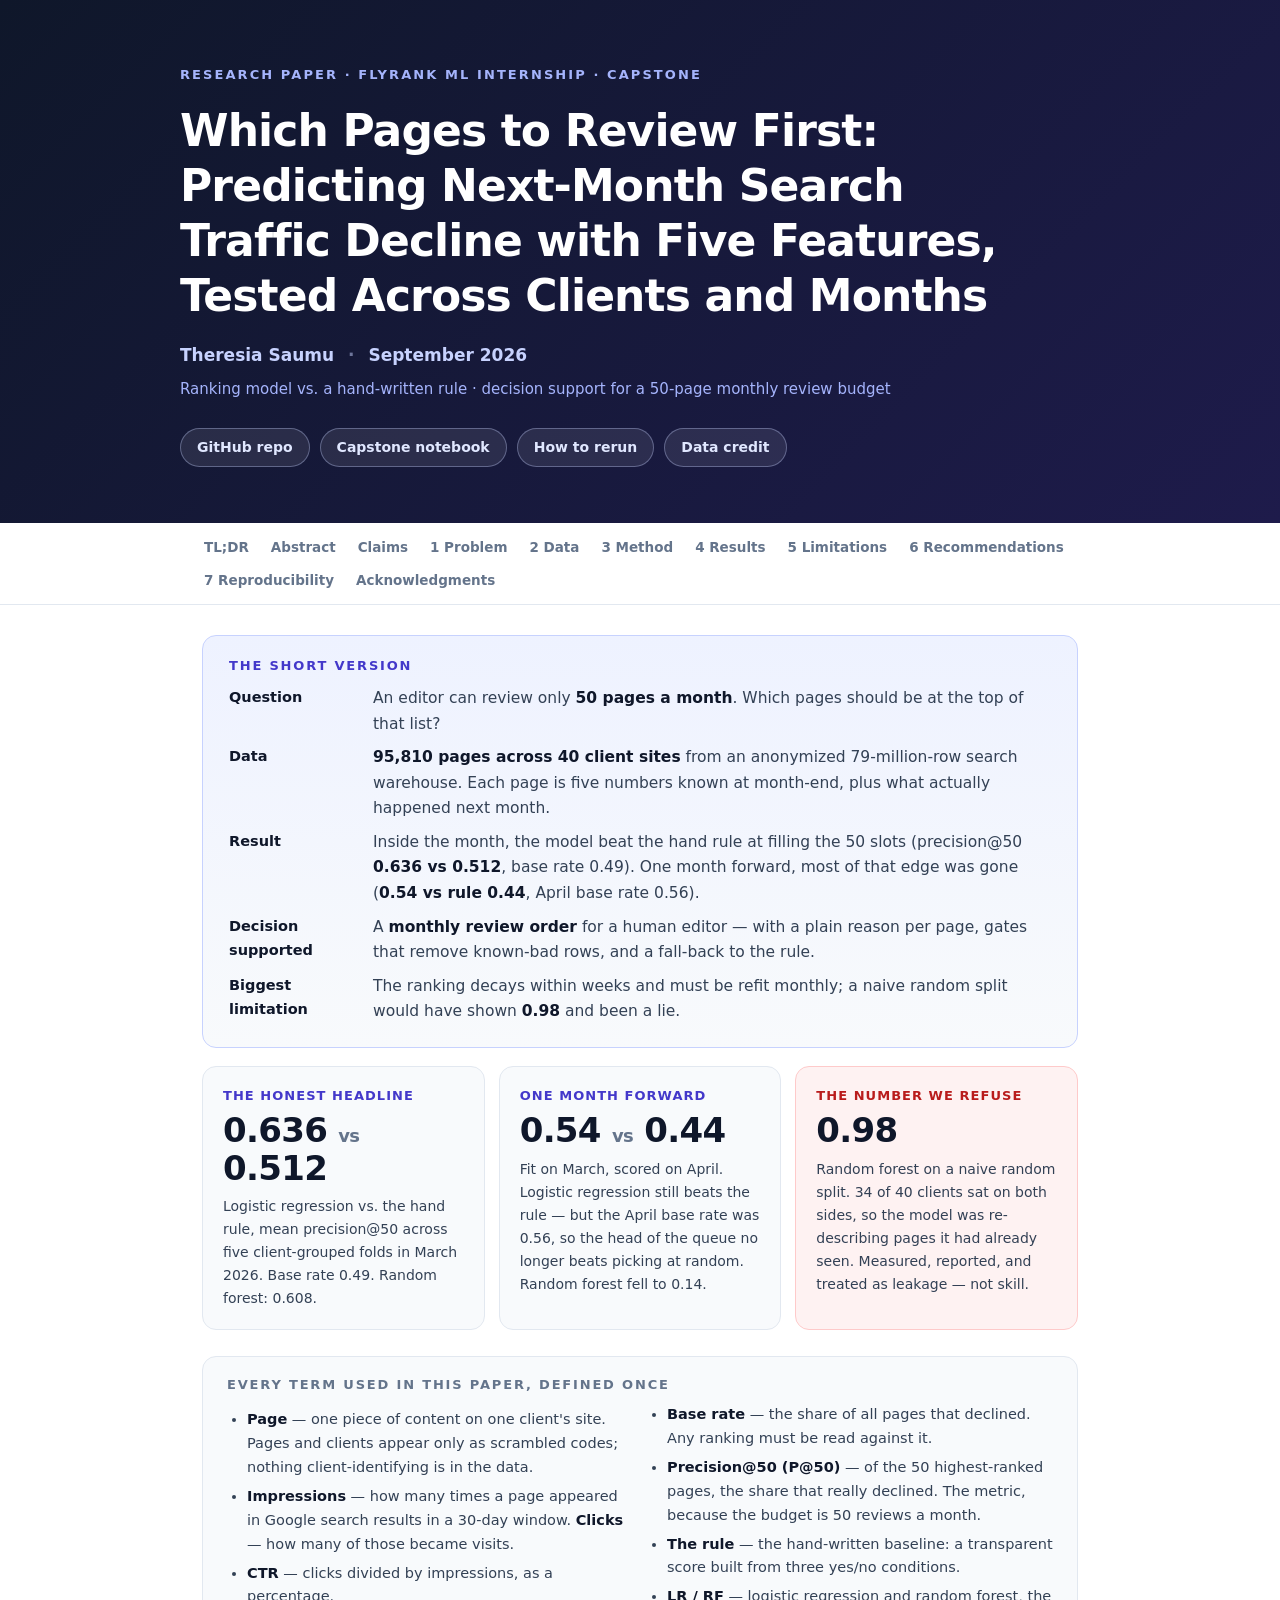
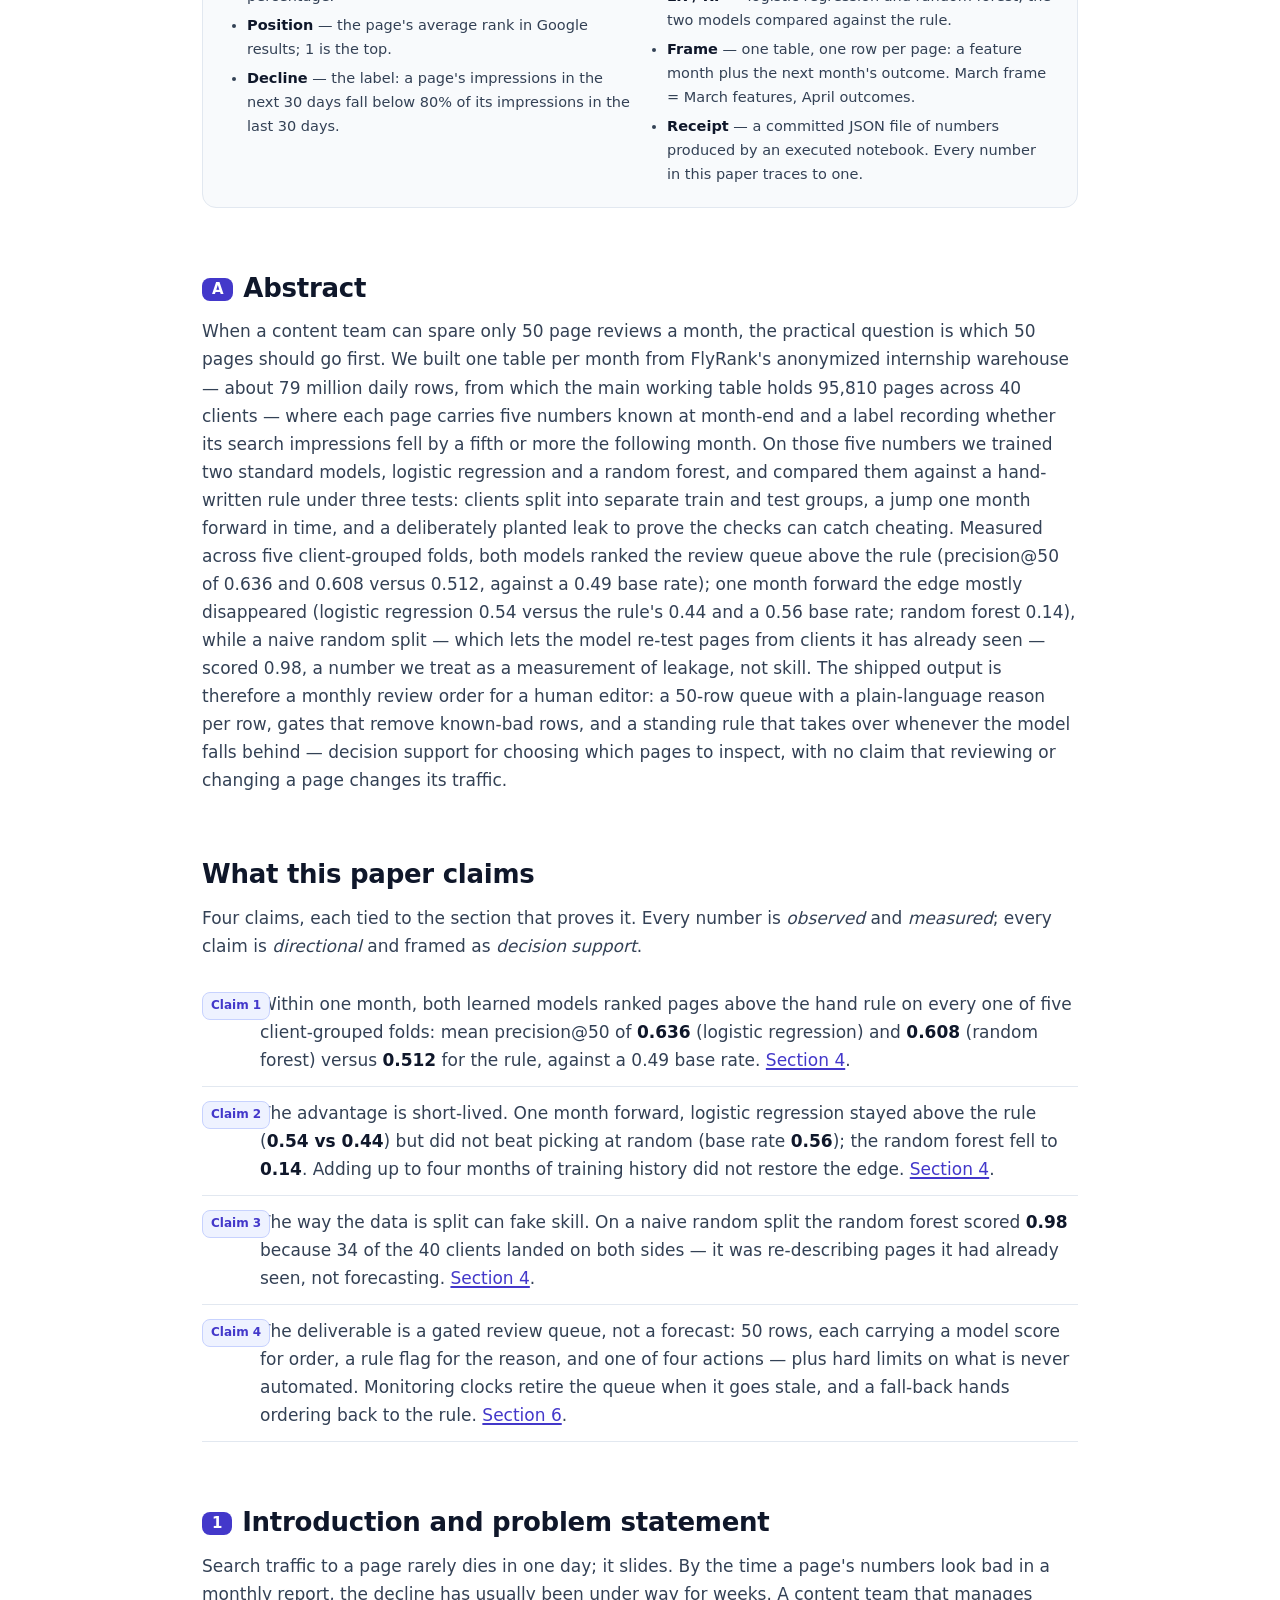
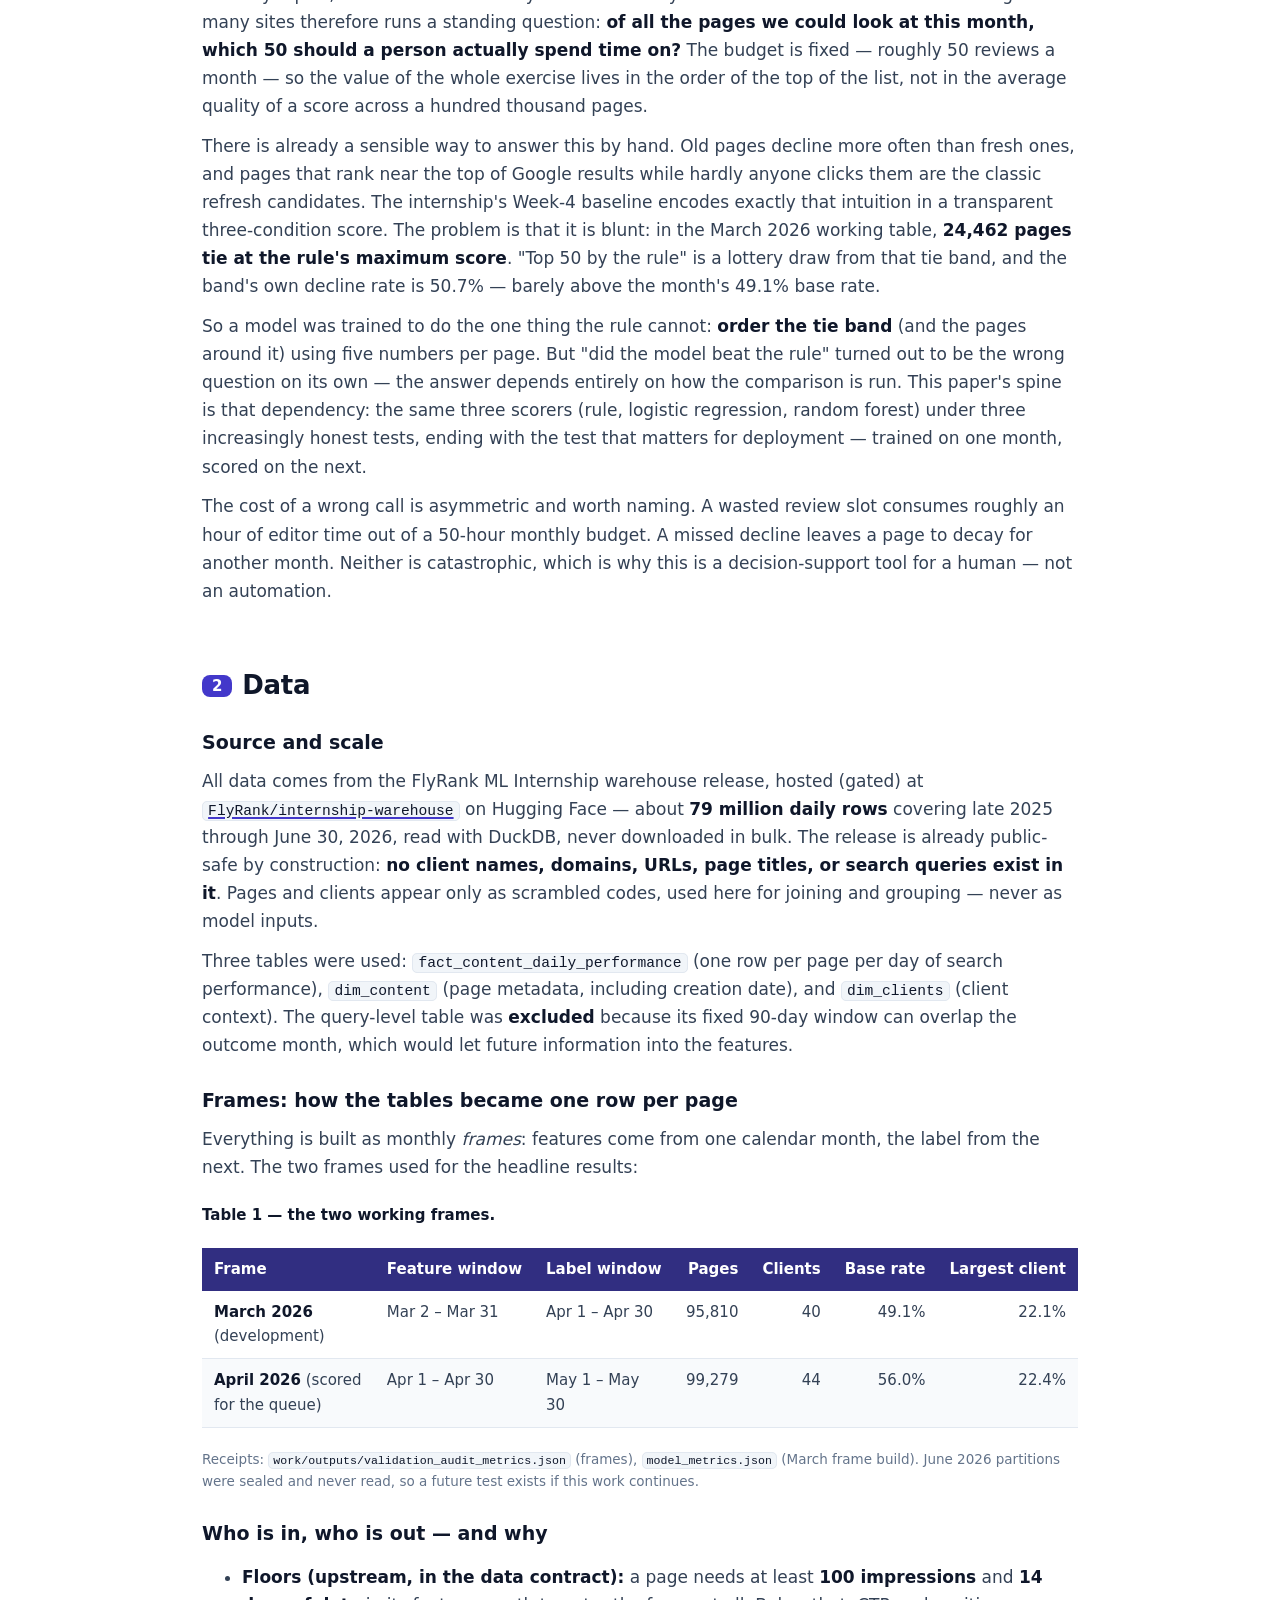
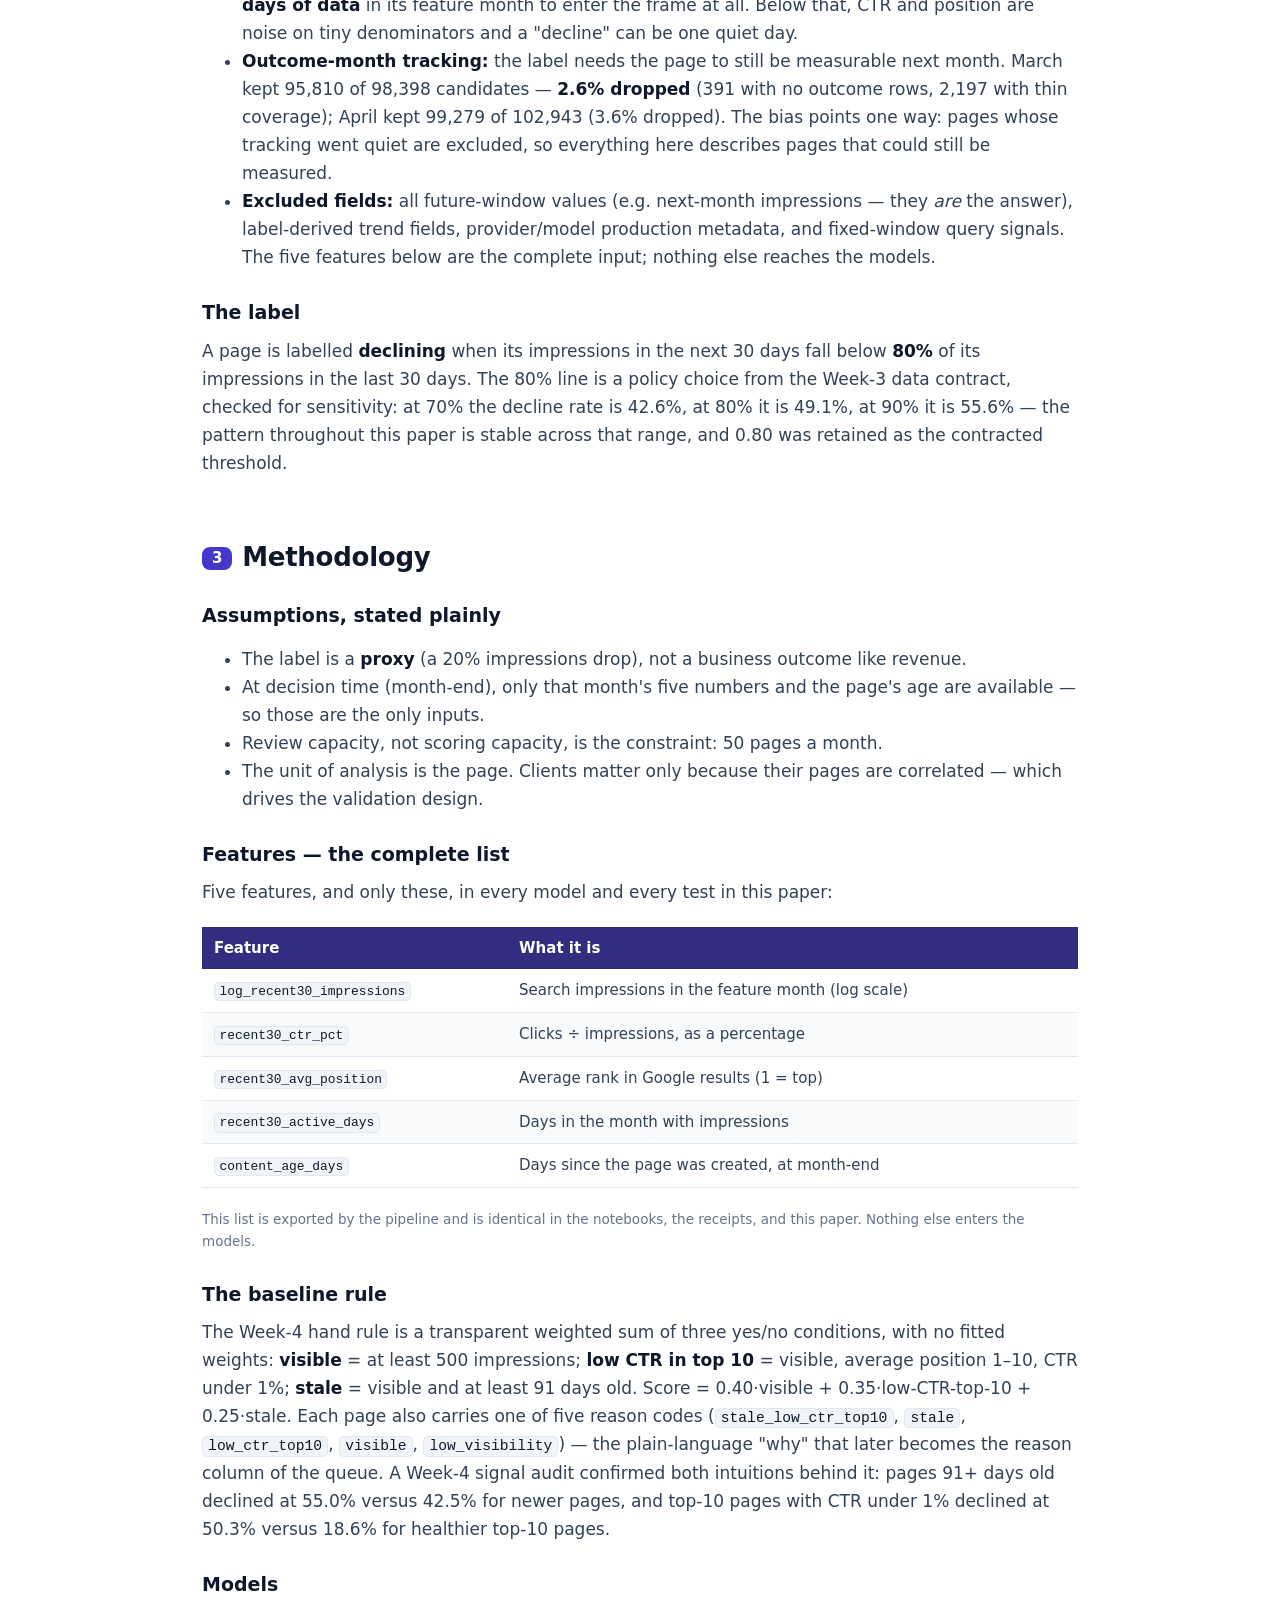
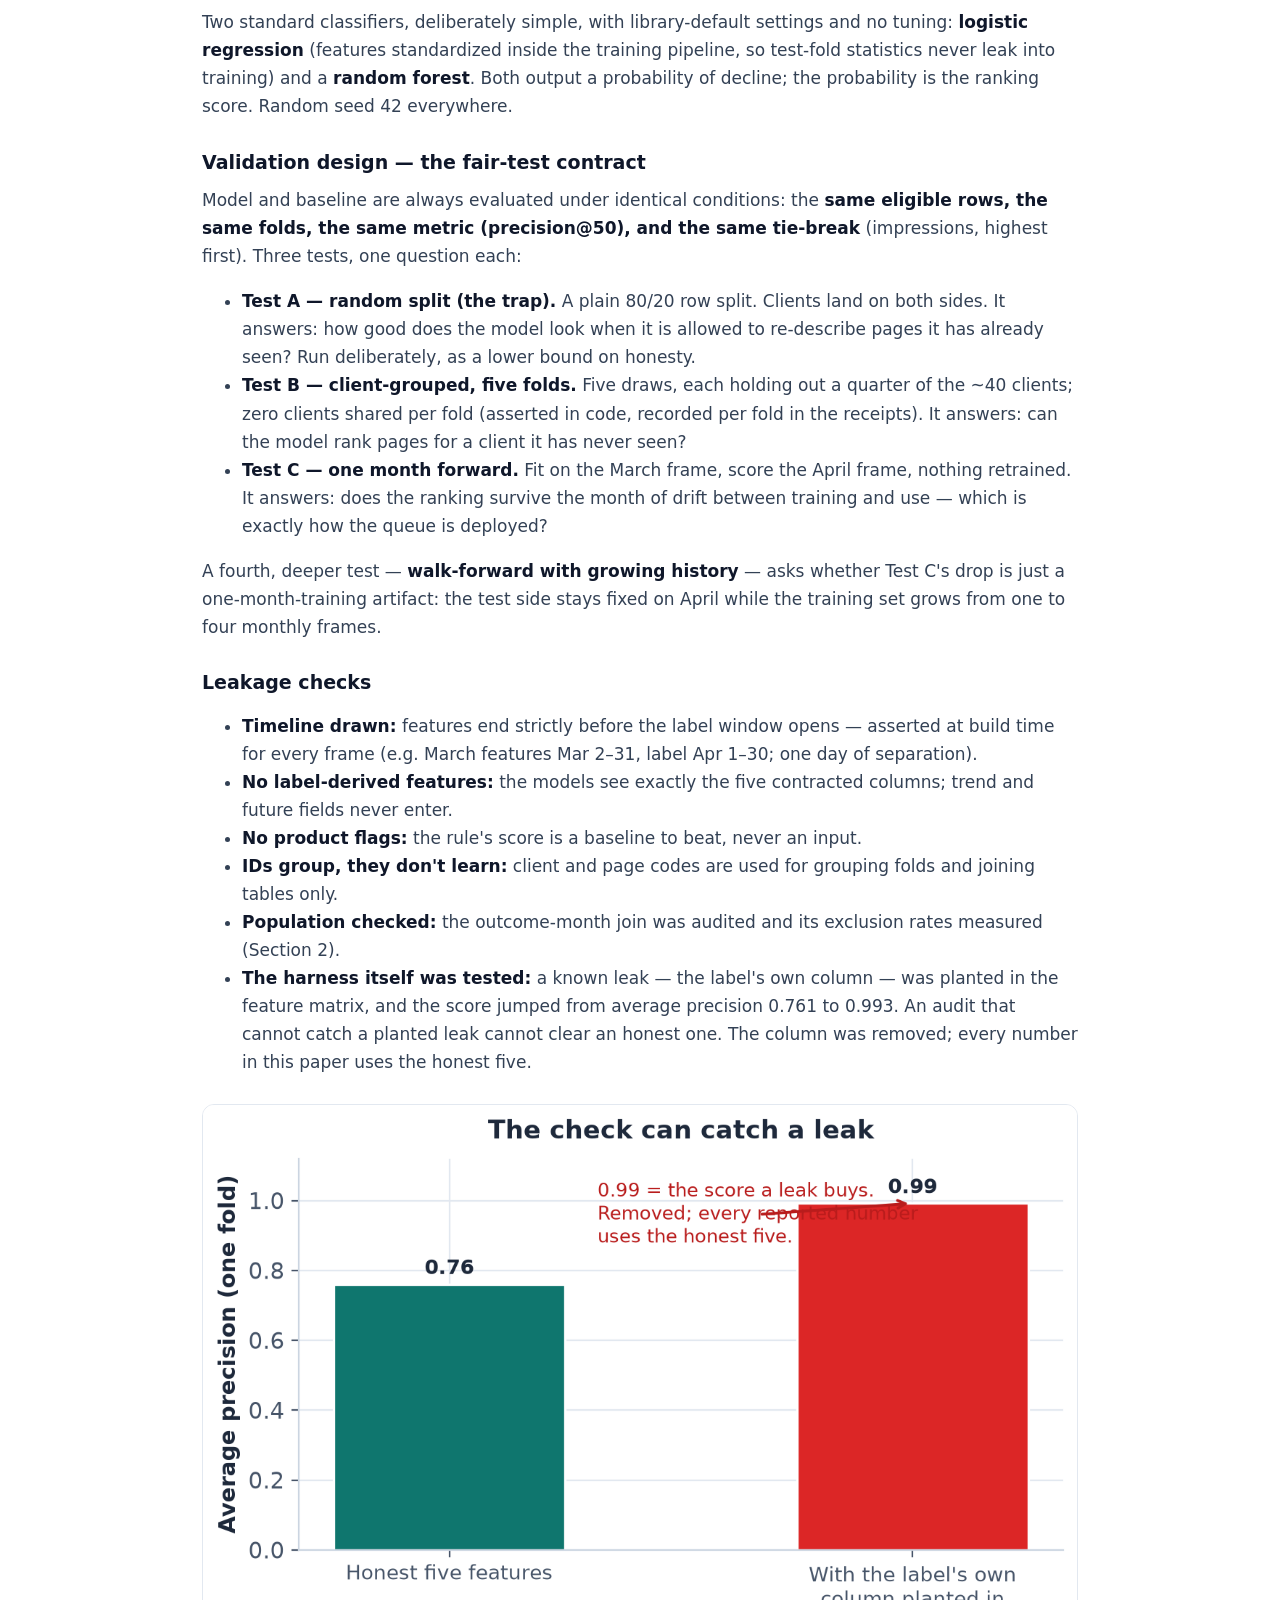
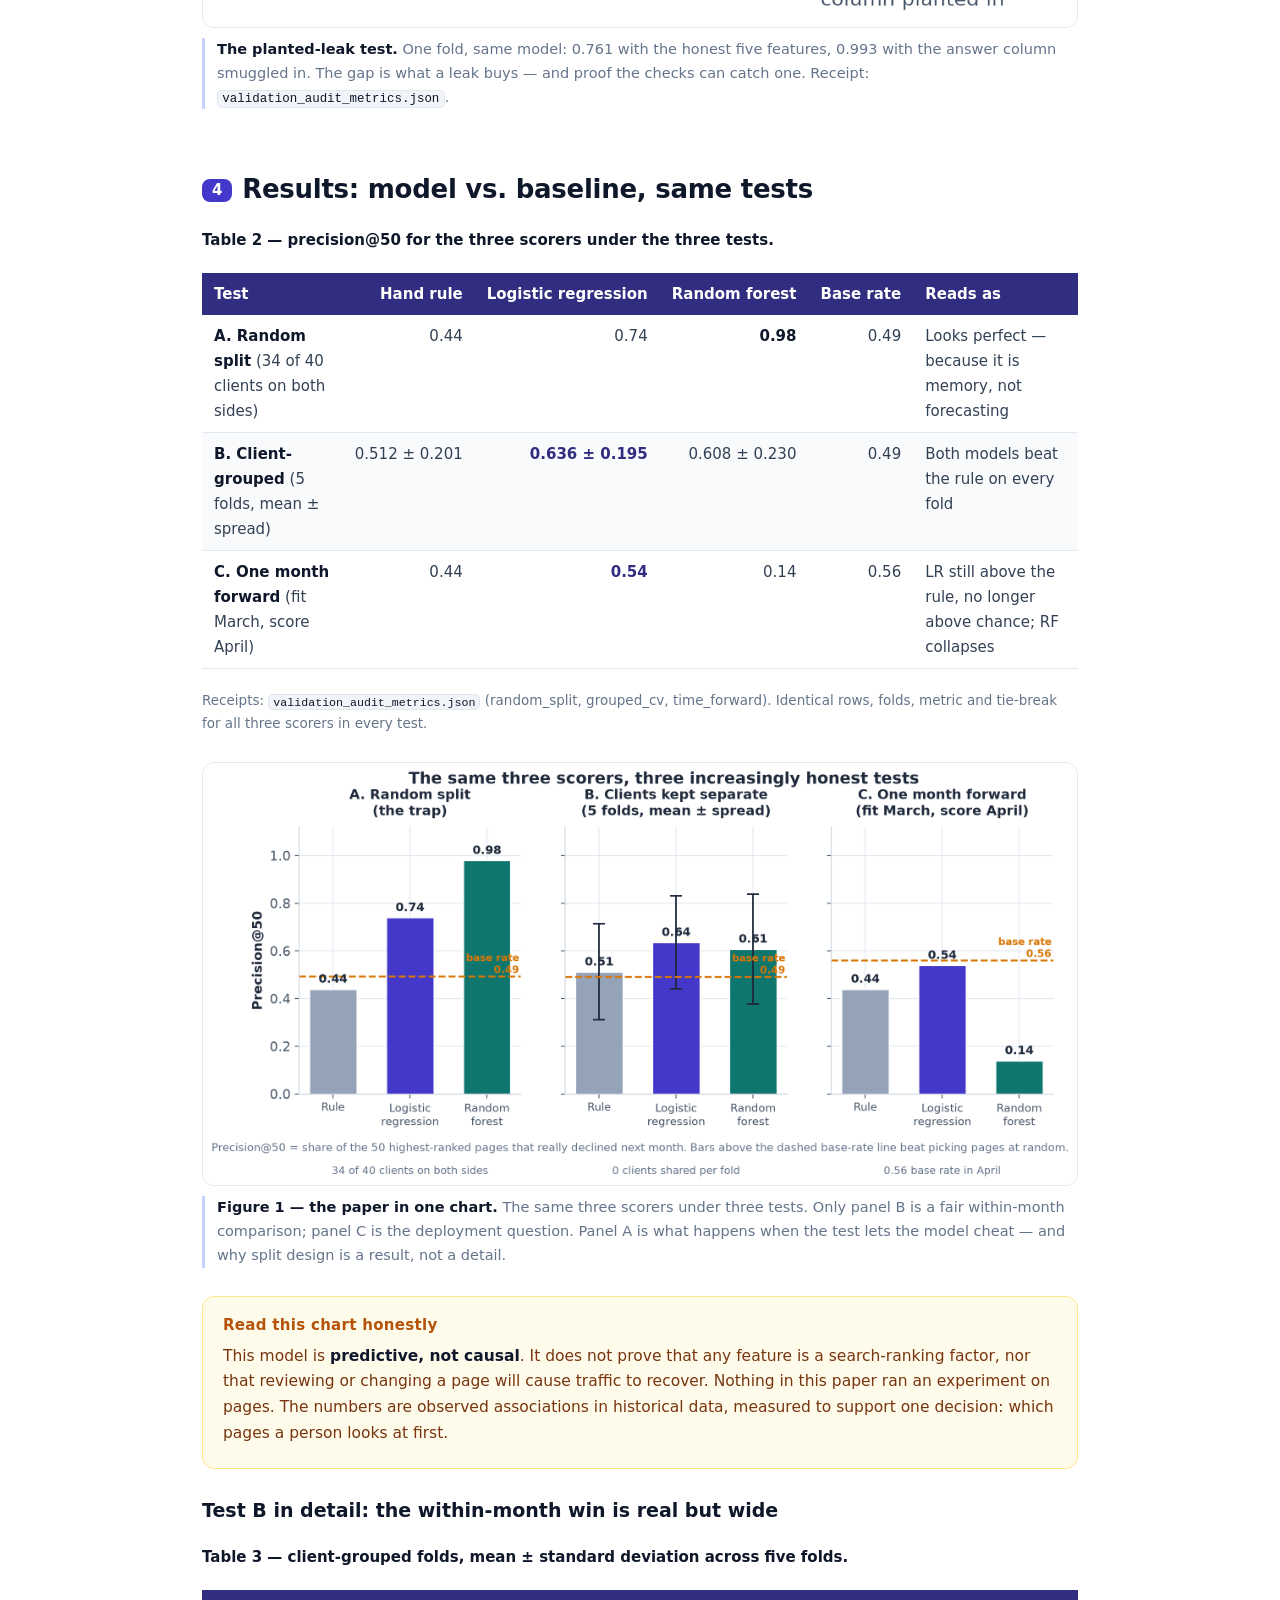
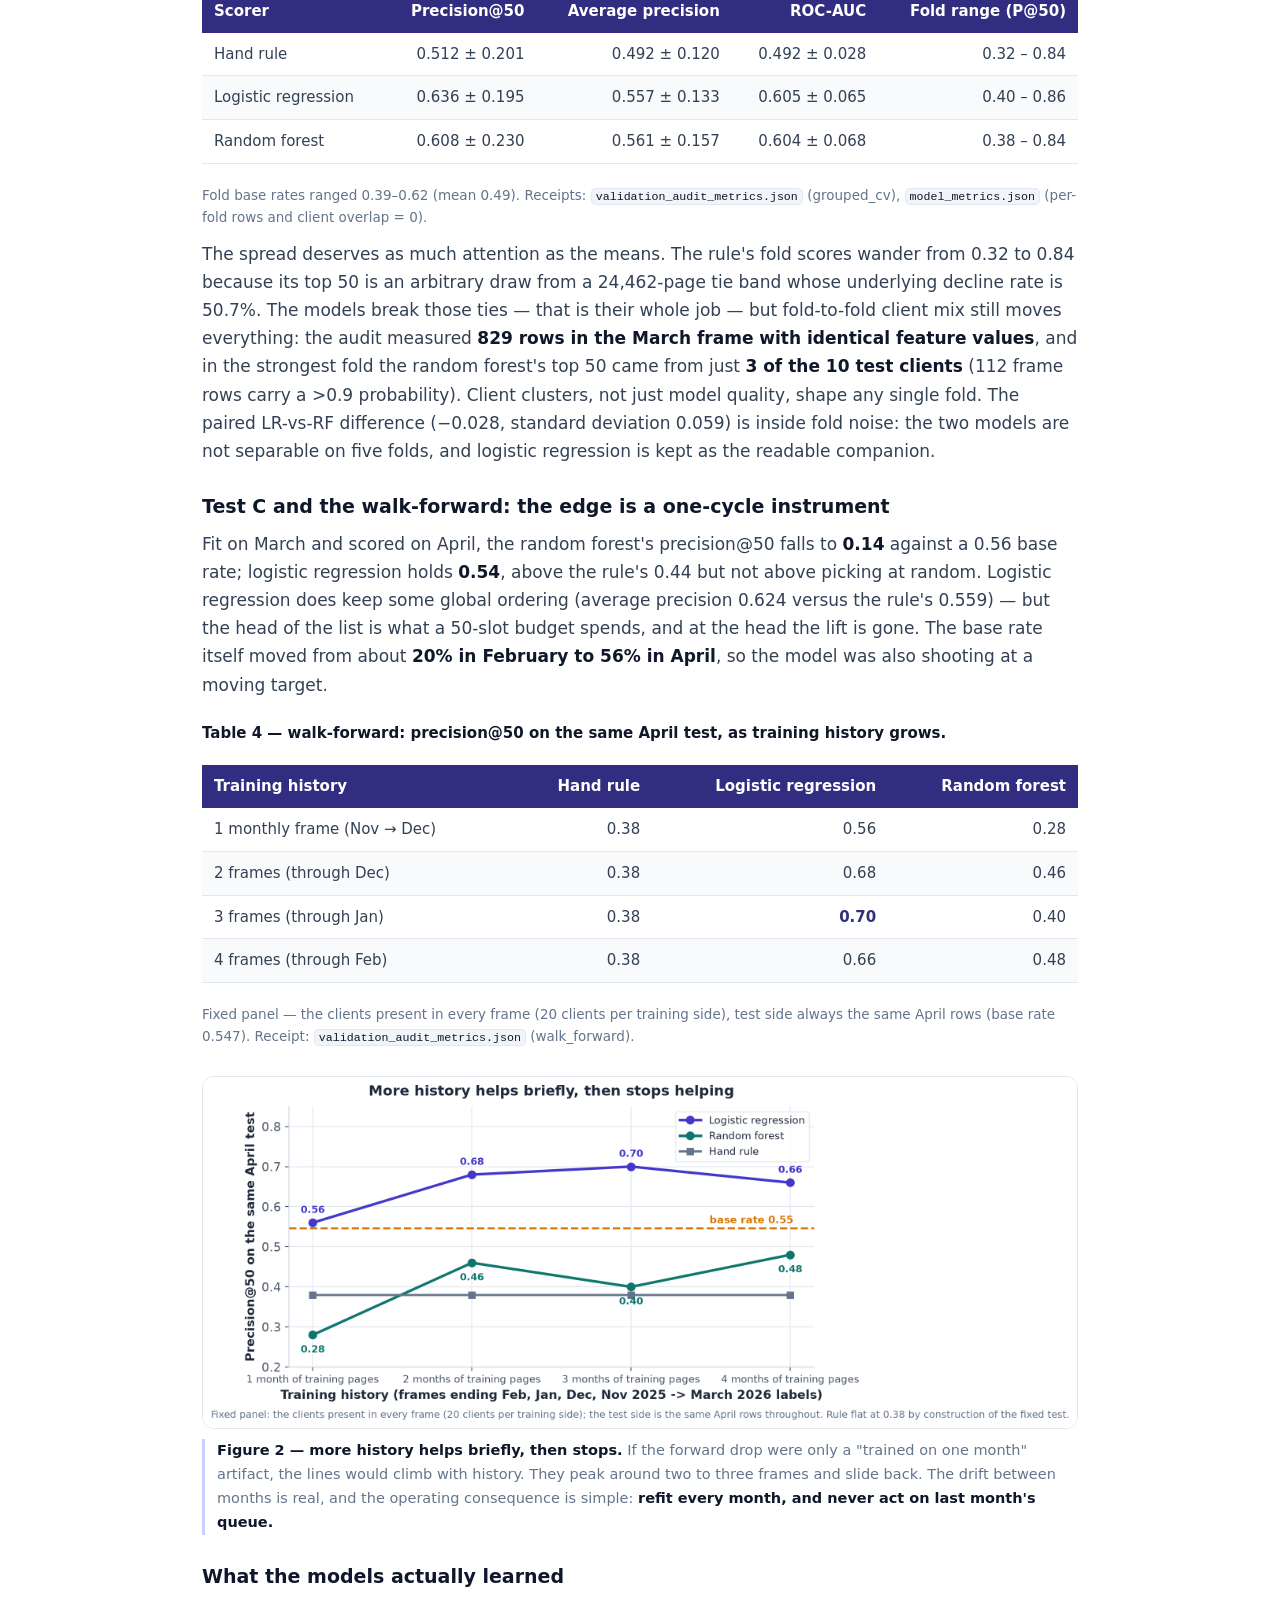
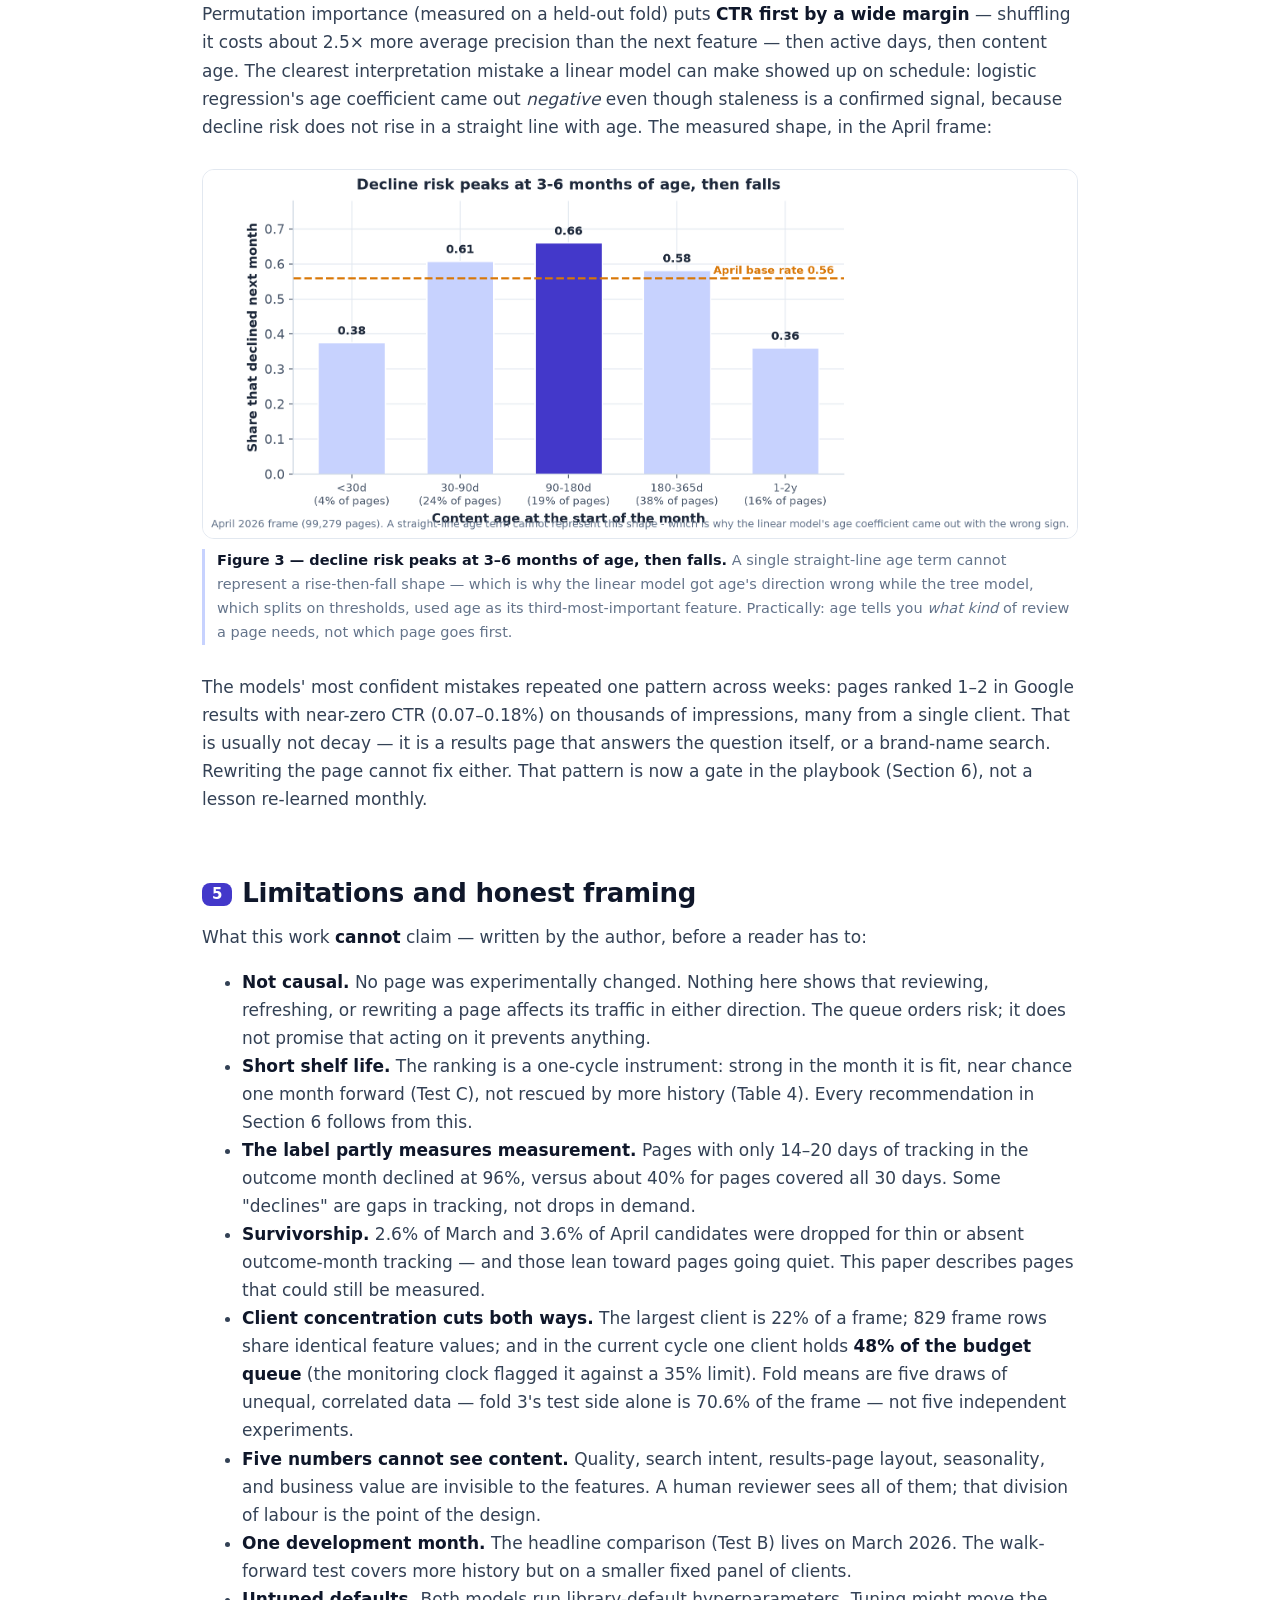
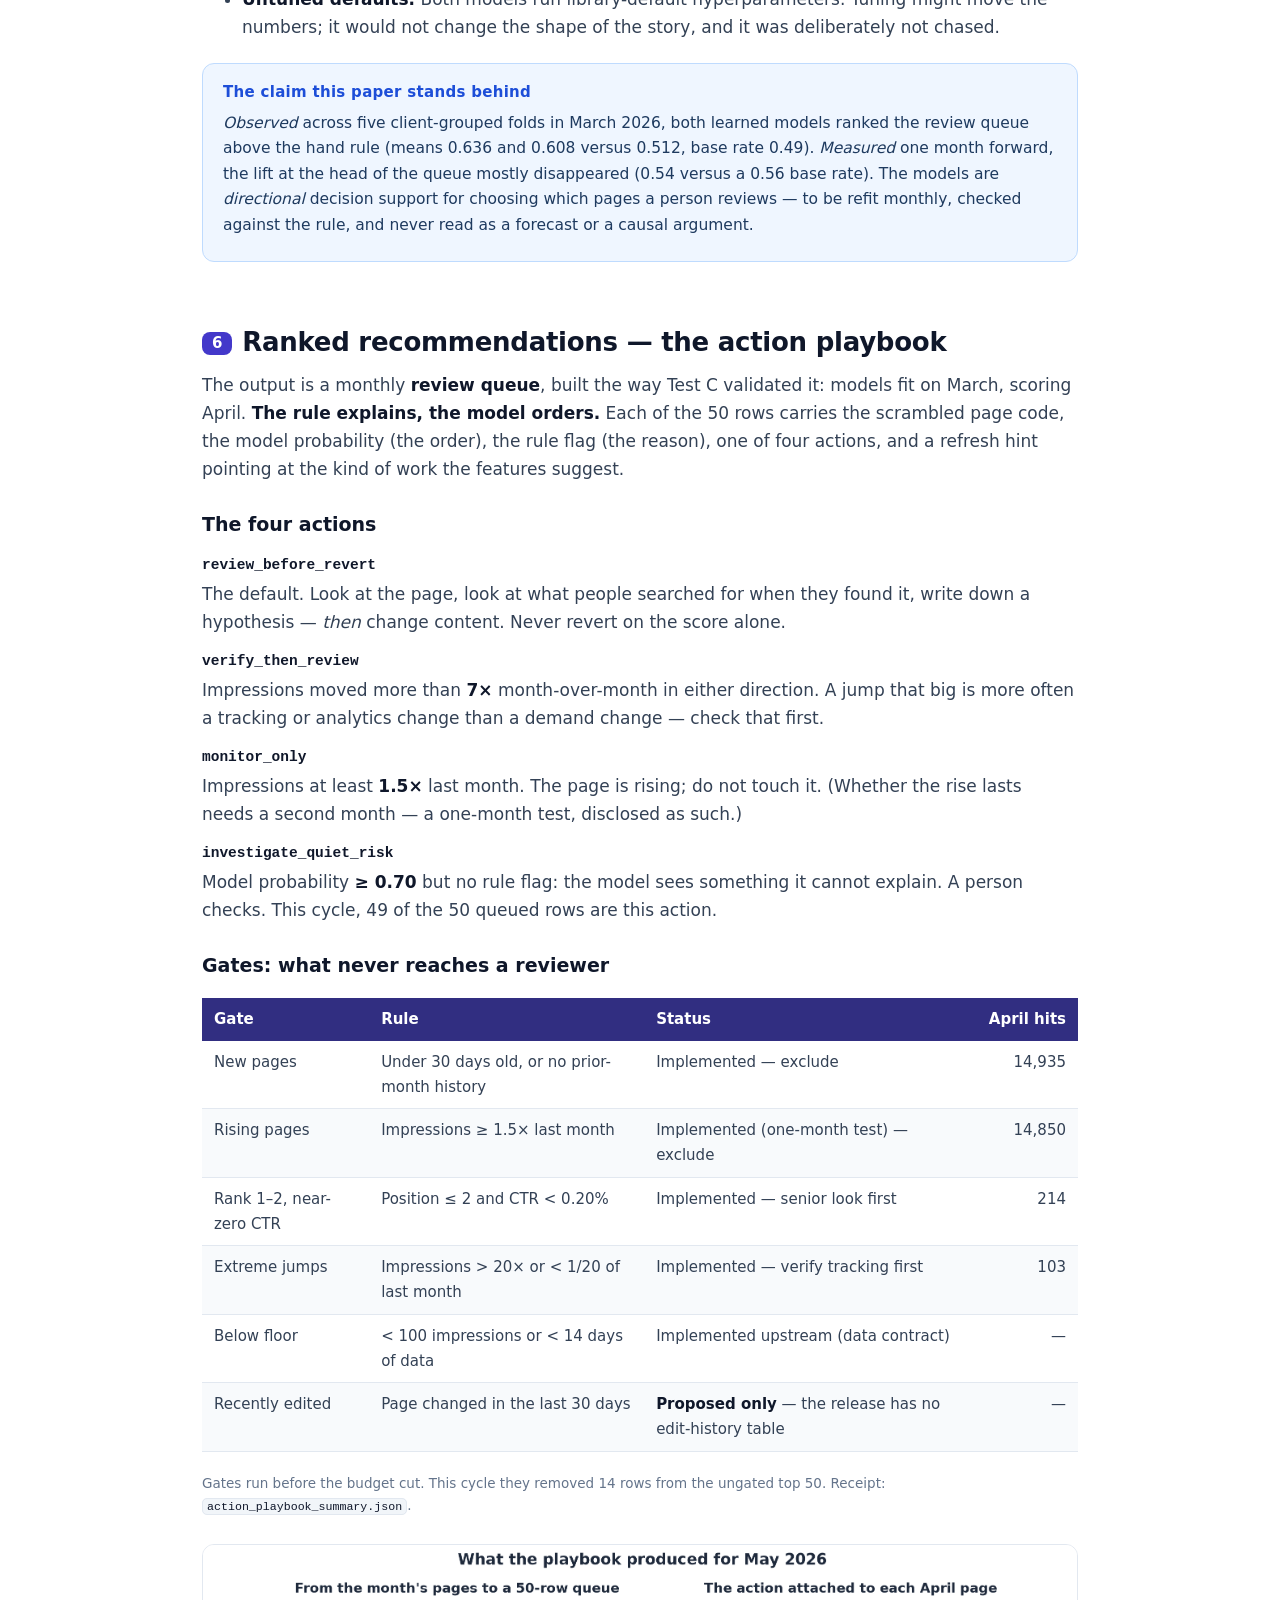
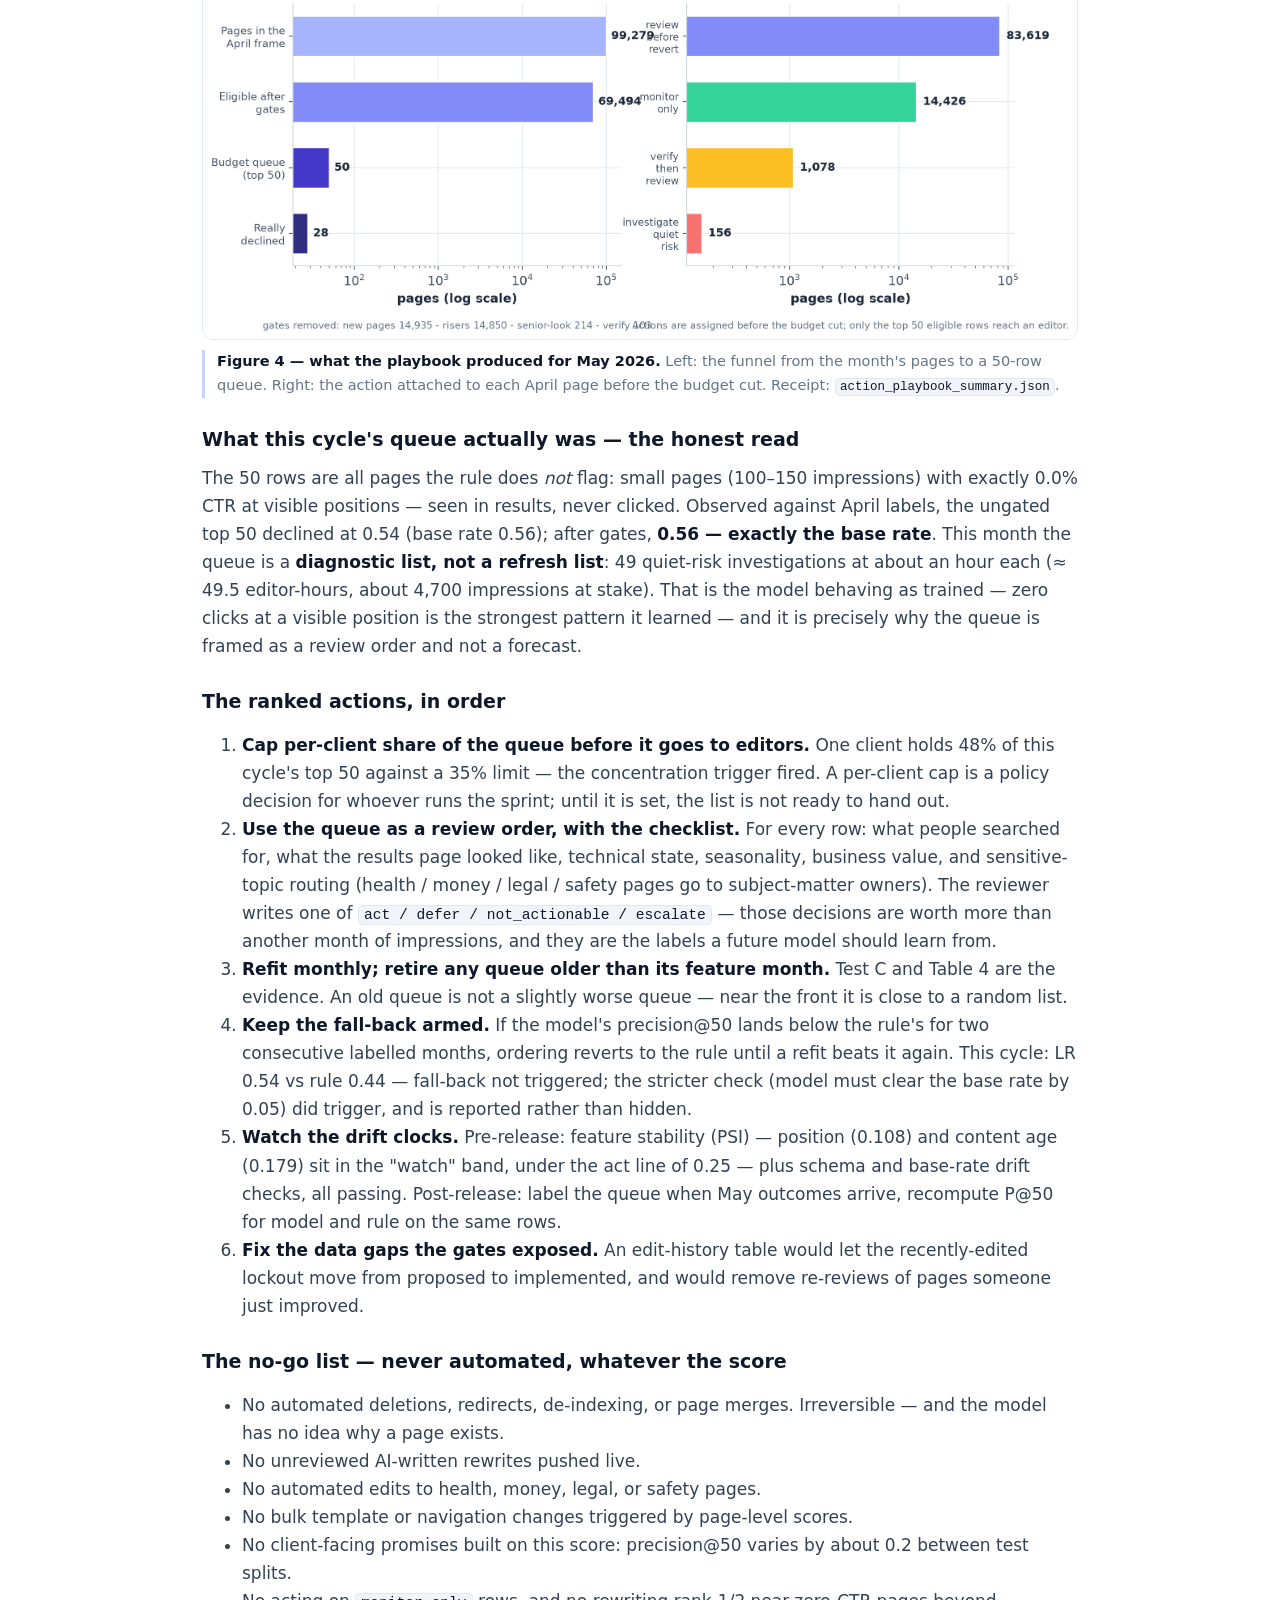
==== commit b61b6878: "ML-11: everything lives under work/ - the page is one self-contained file - docs/index.html now embe" ====
--- a/docs/index.html
+++ b/docs/index.html
@@ -11,8 +11,10 @@
 <!--
   FlyRank ML Internship - capstone research paper (ML-11).
   Source of truth for every number: the committed receipts in work/outputs/*.json.
-  Figures are regenerated by work/scripts/make_paper_figures.py from those receipts.
-  Deployed with GitHub Pages from the /docs folder of the repository.
+  Figures are regenerated by work/scripts/make_paper_figures.py from those receipts and
+  embedded directly into this file (sources in work/figures/), so this single file is
+  all the deploy needs. Served by GitHub Pages from the /docs folder of the repository -
+  the only file this project keeps outside work/.
 -->
 <style>
   :root{
@@ -330,7 +332,7 @@
   </ul>
 
   <figure id="fig5">
-    <img src="images/paper_fig5_leak_check.png" alt="Bar chart: average precision with honest features 0.761, with the label's own column planted in 0.993" loading="lazy">
+    <img src="[data-uri]" data-fig="paper_fig5_leak_check.png" alt="Bar chart: average precision with honest features 0.761, with the label's own column planted in 0.993" loading="lazy">
     <figcaption><b>The planted-leak test.</b> One fold, same model: 0.761 with the honest five features, 0.993 with the answer column smuggled in. The gap is what a leak buys — and proof the checks can catch one. Receipt: <code>validation_audit_metrics.json</code>.</figcaption>
   </figure>
 </section>
@@ -353,7 +355,7 @@
   <p class="cap">Receipts: <code>validation_audit_metrics.json</code> (random_split, grouped_cv, time_forward). Identical rows, folds, metric and tie-break for all three scorers in every test.</p>
 
   <figure id="fig1">
-    <img src="images/paper_fig1_results.png" alt="Three-panel bar chart of precision@50 for rule, logistic regression and random forest under a random split, client-grouped folds, and one month forward, with base-rate lines" >
+    <img src="[data-uri]